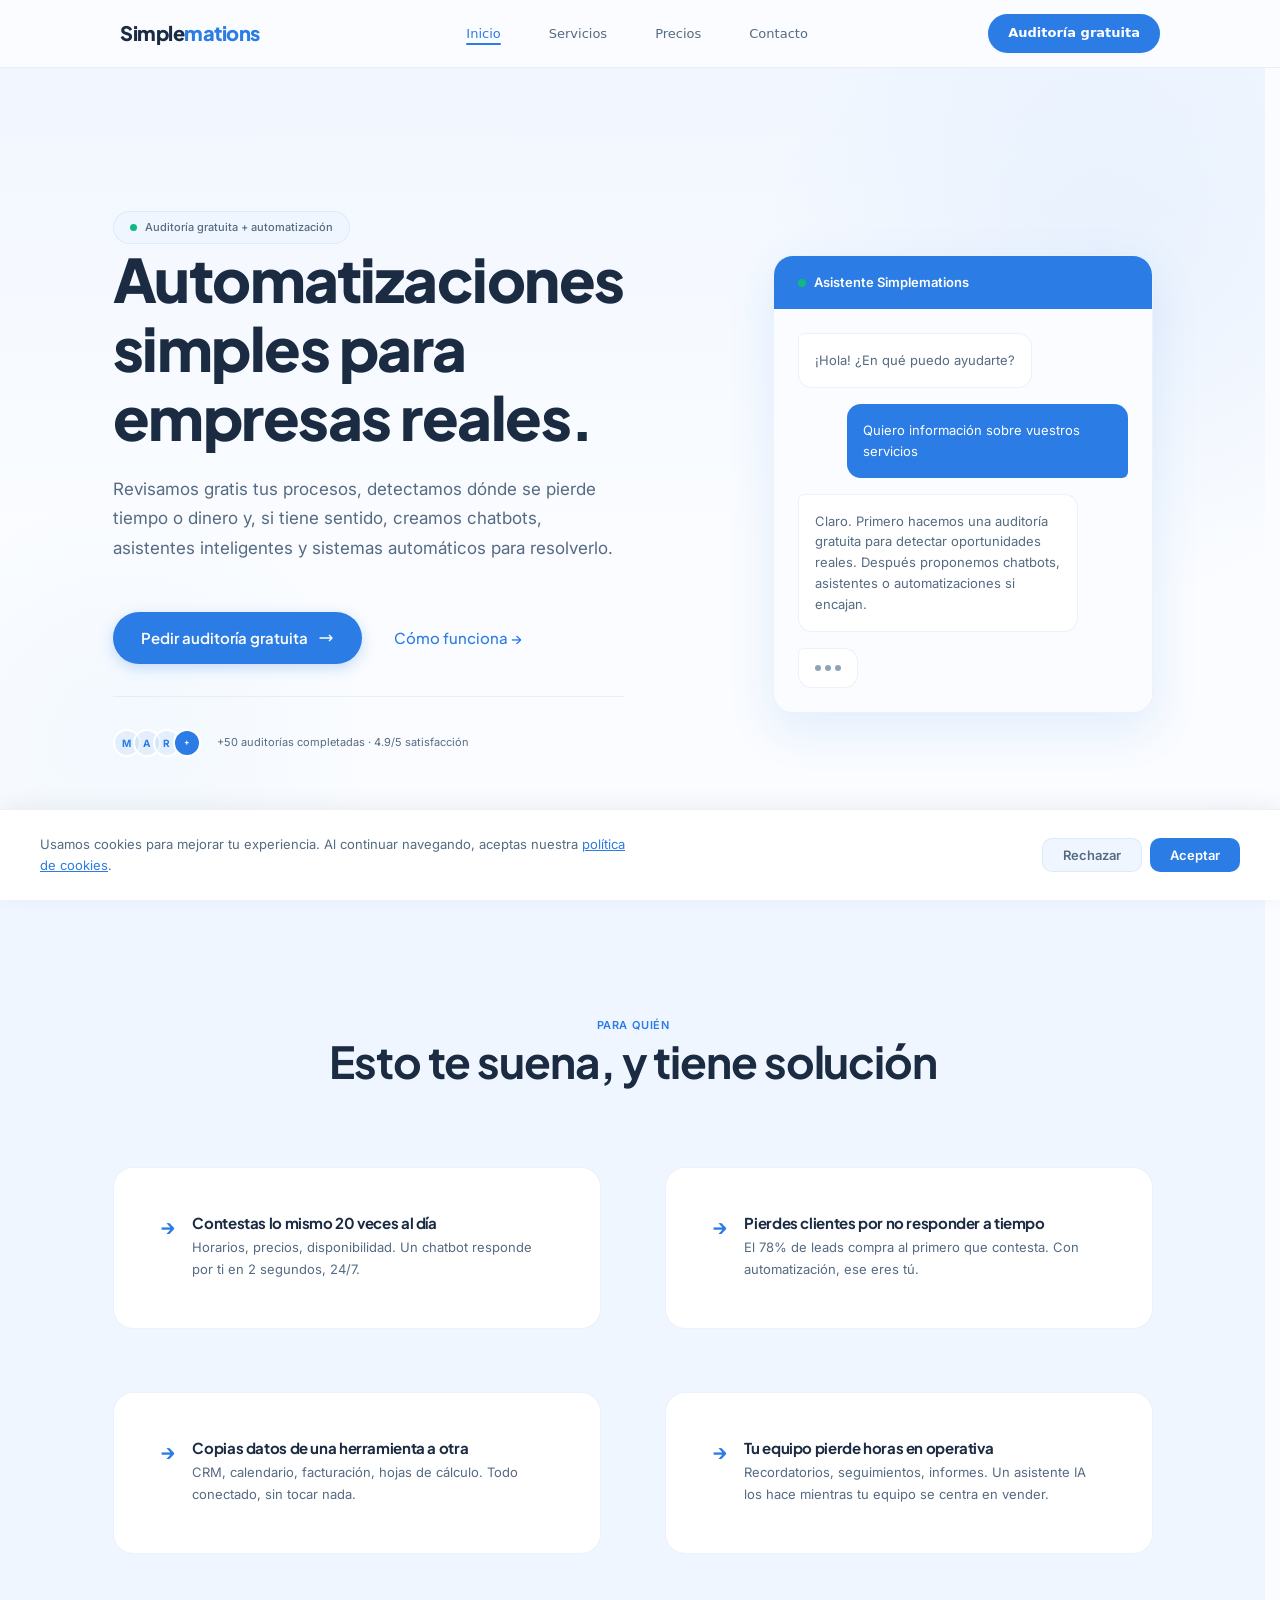
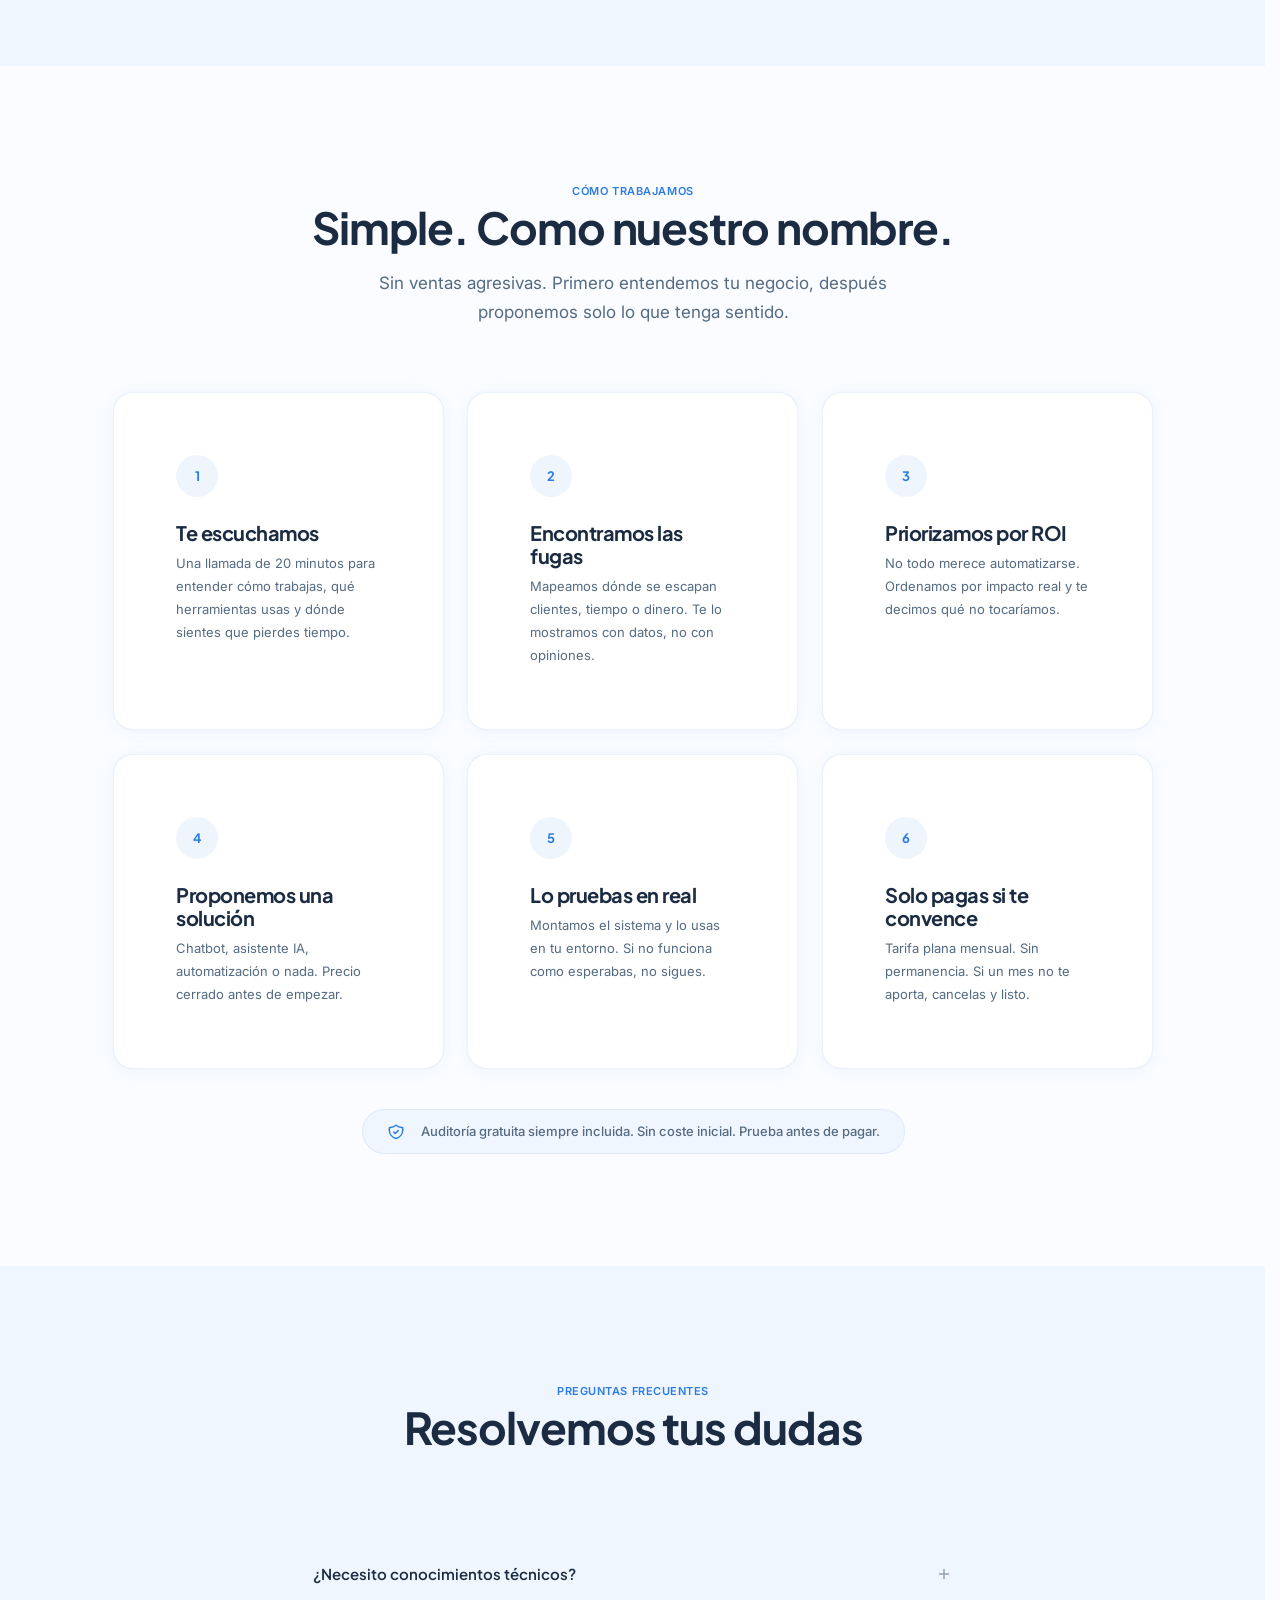
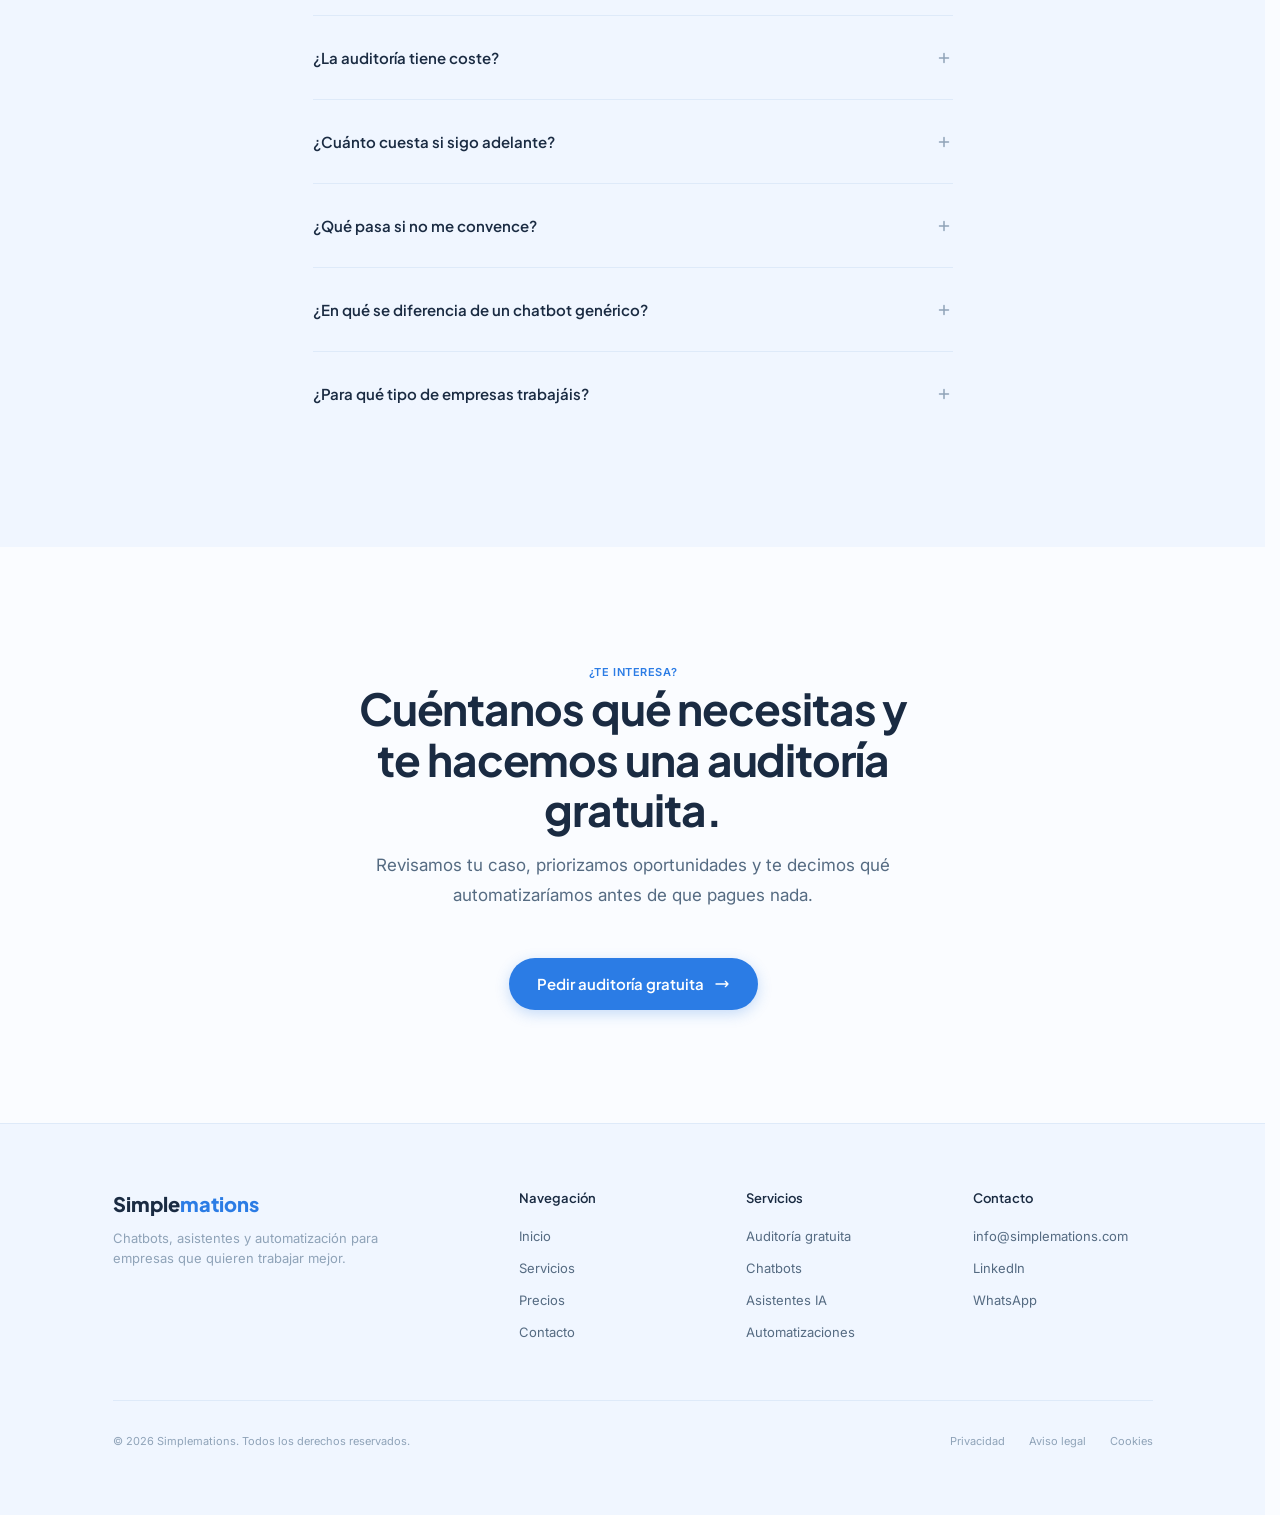
==== index.html @ dc062331 "v1 - marcador de version" ====
<!DOCTYPE html>
<html lang="es">
<head>
    <meta charset="UTF-8">
    <meta name="viewport" content="width=device-width, initial-scale=1.0">
    <meta name="description" content="Simplemations — Automatización inteligente, chatbots y asistentes para tu empresa. Auditoría gratuita incluida siempre.">
    <meta name="theme-color" content="#2B7CE5">
    <meta property="og:title" content="Simplemations — Automatización simple para tu empresa">
    <meta property="og:description" content="Auditoría gratuita, chatbots, asistentes y automatización que funcionan. Sin complicaciones.">
    <meta property="og:image" content="assets/og-image.png">
    <meta property="og:type" content="website">
    <link rel="canonical" href="https://simplemations.com/index.html">
    <link rel="icon" type="image/svg+xml" href="assets/favicon.svg">
    <title>Simplemations — Automatización simple para tu empresa</title>
    <link rel="preconnect" href="https://fonts.googleapis.com">
    <link rel="preconnect" href="https://fonts.gstatic.com" crossorigin>
    <link href="https://fonts.googleapis.com/css2?family=Inter:wght@400;500;600&family=Plus+Jakarta+Sans:wght@500;600;700;800&display=swap" rel="stylesheet">
    <link rel="stylesheet" href="css/variables.css">
    <link rel="stylesheet" href="css/reset.css">
    <link rel="stylesheet" href="css/components.css">
    <link rel="stylesheet" href="css/pages.css">
    <script type="application/ld+json">
    {
        "@context": "https://schema.org",
        "@type": "ProfessionalService",
        "name": "Simplemations",
        "description": "Chatbots, asistentes inteligentes y automatización a medida para empresas. Auditoría gratuita incluida siempre.",
        "url": "https://simplemations.com",
        "email": "info@simplemations.com",
        "serviceType": ["Free Automation Audit", "Chatbot Development", "AI Assistant", "Business Process Automation"],
        "areaServed": "ES",
        "priceRange": "€€"
    }
    </script>
</head>
<body>

    <!-- NAV -->
    <nav class="nav">
        <div class="nav__inner">
            <a href="index.html" class="nav__logo">Simple<span>mations</span></a>
            <ul class="nav__links">
                <li><a href="index.html" class="active">Inicio</a></li>
                <li><a href="servicios.html">Servicios</a></li>
                <li><a href="precios.html">Precios</a></li>
                <li><a href="contacto.html">Contacto</a></li>
            </ul>
            <div class="nav__actions">
                <a href="contacto.html" class="nav__cta">Auditoría gratuita</a>
                <button type="button" class="nav__mobile-toggle" aria-label="Abrir menú">
                    <span></span><span></span><span></span>
                </button>
            </div>
        </div>
    </nav>

    <div class="mobile-menu">
        <button class="mobile-menu__close" aria-label="Cerrar menú">
            <svg fill="none" stroke="currentColor" viewBox="0 0 24 24"><path stroke-linecap="round" stroke-linejoin="round" stroke-width="2" d="M6 18L18 6M6 6l12 12"/></svg>
        </button>
        <a href="index.html">Inicio</a>
        <a href="servicios.html">Servicios</a>
        <a href="precios.html">Precios</a>
        <a href="contacto.html">Contacto</a>
    </div>

    <!-- HERO — split layout -->
    <section class="hero hero--split">
        <div class="container">
            <div class="hero__grid">
                <div class="hero__content">
                    <div class="badge">
                        <span class="badge__dot"></span>
                        Auditoría gratuita + automatización
                    </div>

                    <h1>
                        Automatizaciones simples para empresas reales.
                    </h1>

                    <p class="hero__subtitle">
                        Revisamos gratis tus procesos, detectamos dónde se pierde tiempo o dinero y, si tiene sentido, creamos chatbots, asistentes inteligentes y sistemas automáticos para resolverlo.
                    </p>

                    <div class="hero__actions">
                        <a href="contacto.html" class="btn btn--primary">
                            Pedir auditoría gratuita
                            <svg class="btn__icon" fill="none" stroke="currentColor" viewBox="0 0 24 24"><path stroke-linecap="round" stroke-linejoin="round" stroke-width="2" d="M17 8l4 4m0 0l-4 4m4-4H3"/></svg>
                        </a>
                        <a href="servicios.html" class="btn btn--ghost">Cómo funciona →</a>
                    </div>

                    <div class="hero__proof">
                        <div class="hero__proof-avatars">
                            <span>M</span><span>A</span><span>R</span><span>+</span>
                        </div>
                        <p>+50 auditorías completadas · 4.9/5 satisfacción</p>
                    </div>
                </div>

                <!-- Visual: Chat mockup animado -->
                <div class="hero__visual">
                    <div class="hero-chat">
                        <div class="hero-chat__header">
                            <div class="hero-chat__status"></div>
                            <span>Asistente Simplemations</span>
                        </div>
                        <div class="hero-chat__body">
                            <div class="hero-chat__msg hero-chat__msg--bot">
                                <p>¡Hola! ¿En qué puedo ayudarte?</p>
                            </div>
                            <div class="hero-chat__msg hero-chat__msg--user">
                                <p>Quiero información sobre vuestros servicios</p>
                            </div>
                            <div class="hero-chat__msg hero-chat__msg--bot">
                                <p>Claro. Primero hacemos una auditoría gratuita para detectar oportunidades reales. Después proponemos chatbots, asistentes o automatizaciones si encajan.</p>
                            </div>
                            <div class="hero-chat__typing">
                                <span></span><span></span><span></span>
                            </div>
                        </div>
                    </div>
                </div>
            </div>
        </div>
    </section>

    <!-- PARA QUIÉN -->
    <section class="section" style="background: var(--c-elevated);">
        <div class="container">
            <div class="section-header section-header--center reveal">
                <span class="section-label">Para quién</span>
                <h2 class="section-title">Esto te suena, y tiene solución</h2>
            </div>
            <div class="grid grid--2">
                <div class="card card--flat reveal reveal-d1">
                    <div class="pain-point">
                        <span class="pain-point__icon">→</span>
                        <div>
                            <h3>Contestas lo mismo 20 veces al día</h3>
                            <p>Horarios, precios, disponibilidad. Un chatbot responde por ti en 2 segundos, 24/7.</p>
                        </div>
                    </div>
                </div>
                <div class="card card--flat reveal reveal-d2">
                    <div class="pain-point">
                        <span class="pain-point__icon">→</span>
                        <div>
                            <h3>Pierdes clientes por no responder a tiempo</h3>
                            <p>El 78% de leads compra al primero que contesta. Con automatización, ese eres tú.</p>
                        </div>
                    </div>
                </div>
                <div class="card card--flat reveal reveal-d1">
                    <div class="pain-point">
                        <span class="pain-point__icon">→</span>
                        <div>
                            <h3>Copias datos de una herramienta a otra</h3>
                            <p>CRM, calendario, facturación, hojas de cálculo. Todo conectado, sin tocar nada.</p>
                        </div>
                    </div>
                </div>
                <div class="card card--flat reveal reveal-d2">
                    <div class="pain-point">
                        <span class="pain-point__icon">→</span>
                        <div>
                            <h3>Tu equipo pierde horas en operativa</h3>
                            <p>Recordatorios, seguimientos, informes. Un asistente IA los hace mientras tu equipo se centra en vender.</p>
                        </div>
                    </div>
                </div>
            </div>
        </div>
    </section>

    <!-- CÓMO FUNCIONA -->
    <section class="section">
        <div class="container">
            <div class="section-header section-header--center reveal">
                <span class="section-label">Cómo trabajamos</span>
                <h2 class="section-title">Simple. Como nuestro nombre.</h2>
                <p class="section-desc">Sin ventas agresivas. Primero entendemos tu negocio, después proponemos solo lo que tenga sentido.</p>
            </div>
            <div class="steps-carousel">
                <div class="card reveal reveal-d1">
                    <div class="step">
                        <div class="step__number">1</div>
                        <h3>Te escuchamos</h3>
                        <p>Una llamada de 20 minutos para entender cómo trabajas, qué herramientas usas y dónde sientes que pierdes tiempo.</p>
                    </div>
                </div>
                <div class="card reveal reveal-d2">
                    <div class="step">
                        <div class="step__number">2</div>
                        <h3>Encontramos las fugas</h3>
                        <p>Mapeamos dónde se escapan clientes, tiempo o dinero. Te lo mostramos con datos, no con opiniones.</p>
                    </div>
                </div>
                <div class="card reveal reveal-d3">
                    <div class="step">
                        <div class="step__number">3</div>
                        <h3>Priorizamos por ROI</h3>
                        <p>No todo merece automatizarse. Ordenamos por impacto real y te decimos qué no tocaríamos.</p>
                    </div>
                </div>
                <div class="card reveal reveal-d1">
                    <div class="step">
                        <div class="step__number">4</div>
                        <h3>Proponemos una solución</h3>
                        <p>Chatbot, asistente IA, automatización o nada. Precio cerrado antes de empezar.</p>
                    </div>
                </div>
                <div class="card reveal reveal-d2">
                    <div class="step">
                        <div class="step__number">5</div>
                        <h3>Lo pruebas en real</h3>
                        <p>Montamos el sistema y lo usas en tu entorno. Si no funciona como esperabas, no sigues.</p>
                    </div>
                </div>
                <div class="card reveal reveal-d3">
                    <div class="step">
                        <div class="step__number">6</div>
                        <h3>Solo pagas si te convence</h3>
                        <p>Tarifa plana mensual. Sin permanencia. Si un mes no te aporta, cancelas y listo.</p>
                    </div>
                </div>
            </div>
            <div class="steps-dots">
                <span class="steps-dots__dot active"></span>
                <span class="steps-dots__dot"></span>
                <span class="steps-dots__dot"></span>
                <span class="steps-dots__dot"></span>
                <span class="steps-dots__dot"></span>
                <span class="steps-dots__dot"></span>
            </div>
            <div style="text-align: center; margin-top: 2.5rem;" class="reveal">
                <div class="guarantee">
                    <svg fill="none" stroke="currentColor" viewBox="0 0 24 24"><path stroke-linecap="round" stroke-linejoin="round" stroke-width="2" d="M9 12l2 2 4-4m5.618-4.016A11.955 11.955 0 0112 2.944a11.955 11.955 0 01-8.618 3.04A12.02 12.02 0 003 9c0 5.591 3.824 10.29 9 11.622 5.176-1.332 9-6.03 9-11.622 0-1.042-.133-2.052-.382-3.016z"/></svg>
                    Auditoría gratuita siempre incluida. Sin coste inicial. Prueba antes de pagar.
                </div>
            </div>
        </div>
    </section>


    <!-- FAQ -->
    <section class="section" style="background: var(--c-elevated);">
        <div class="container container--sm">
            <div class="section-header section-header--center reveal">
                <span class="section-label">Preguntas Frecuentes</span>
                <h2 class="section-title">Resolvemos tus dudas</h2>
            </div>
            <div class="reveal">
                <div class="faq-item">
                    <button type="button" class="faq-item__q" aria-expanded="false">¿Necesito conocimientos técnicos?<svg fill="none" stroke="currentColor" viewBox="0 0 24 24"><path stroke-linecap="round" stroke-linejoin="round" stroke-width="2" d="M12 6v12m6-6H6"/></svg></button>
                    <div class="faq-item__a"><p>No. Nos encargamos de todo: diseño, instalación, configuración y mantenimiento. Tú solo dices qué necesitas.</p></div>
                </div>
                <div class="faq-item">
                    <button type="button" class="faq-item__q" aria-expanded="false">¿La auditoría tiene coste?<svg fill="none" stroke="currentColor" viewBox="0 0 24 24"><path stroke-linecap="round" stroke-linejoin="round" stroke-width="2" d="M12 6v12m6-6H6"/></svg></button>
                    <div class="faq-item__a"><p>No. La auditoría es gratuita siempre. Revisamos tu caso, detectamos oportunidades y te decimos qué haríamos antes de hablar de mensualidades.</p></div>
                </div>
                <div class="faq-item">
                    <button type="button" class="faq-item__q" aria-expanded="false">¿Cuánto cuesta si sigo adelante?<svg fill="none" stroke="currentColor" viewBox="0 0 24 24"><path stroke-linecap="round" stroke-linejoin="round" stroke-width="2" d="M12 6v12m6-6H6"/></svg></button>
                    <div class="faq-item__a"><p>Depende de lo que necesites. Trabajamos con tarifa plana mensual — sin costes iniciales de desarrollo. Tras la auditoría gratuita te damos un precio cerrado.</p></div>
                </div>
                <div class="faq-item">
                    <button type="button" class="faq-item__q" aria-expanded="false">¿Qué pasa si no me convence?<svg fill="none" stroke="currentColor" viewBox="0 0 24 24"><path stroke-linecap="round" stroke-linejoin="round" stroke-width="2" d="M12 6v12m6-6H6"/></svg></button>
                    <div class="faq-item__a"><p>Sin permanencia. Si el sistema no te aporta valor, lo retiramos y dejas de pagar. Así de simple.</p></div>
                </div>
                <div class="faq-item">
                    <button type="button" class="faq-item__q" aria-expanded="false">¿En qué se diferencia de un chatbot genérico?<svg fill="none" stroke="currentColor" viewBox="0 0 24 24"><path stroke-linecap="round" stroke-linejoin="round" stroke-width="2" d="M12 6v12m6-6H6"/></svg></button>
                    <div class="faq-item__a"><p>Lo hacemos a medida para tu negocio. No es un widget con respuestas predefinidas — entiende tu contexto, tus productos y tus procesos.</p></div>
                </div>
                <div class="faq-item">
                    <button type="button" class="faq-item__q" aria-expanded="false">¿Para qué tipo de empresas trabajáis?<svg fill="none" stroke="currentColor" viewBox="0 0 24 24"><path stroke-linecap="round" stroke-linejoin="round" stroke-width="2" d="M12 6v12m6-6H6"/></svg></button>
                    <div class="faq-item__a"><p>Cualquier empresa que atienda clientes o tenga procesos repetitivos: clínicas, agencias, consultoras, tiendas online, despachos profesionales...</p></div>
                </div>
            </div>
        </div>
    </section>


    <!-- CTA FINAL -->
    <section class="section">
        <div class="container" style="text-align: center;">
            <div class="reveal">
                <span class="section-label">¿Te interesa?</span>
                <h2 class="section-title" style="max-width: 560px; margin: 0 auto var(--sp-md);">Cuéntanos qué necesitas y te hacemos una auditoría gratuita.</h2>
                <p class="section-desc" style="margin: 0 auto var(--sp-2xl);">Revisamos tu caso, priorizamos oportunidades y te decimos qué automatizaríamos antes de que pagues nada.</p>
                <a href="contacto.html" class="btn btn--primary">
                    Pedir auditoría gratuita
                    <svg class="btn__icon" fill="none" stroke="currentColor" viewBox="0 0 24 24"><path stroke-linecap="round" stroke-linejoin="round" stroke-width="2" d="M17 8l4 4m0 0l-4 4m4-4H3"/></svg>
                </a>
            </div>
        </div>
    </section>

    <!-- FOOTER -->
    <footer class="footer">
        <div class="container">
            <div class="footer__grid">
                <div>
                    <p class="footer__brand">Simple<span>mations</span></p>
                    <p class="footer__tagline">Chatbots, asistentes y automatización para empresas que quieren trabajar mejor.</p>
                </div>
                <div>
                    <p class="footer__col-title">Navegación</p>
                    <ul class="footer__links">
                        <li><a href="index.html">Inicio</a></li>
                        <li><a href="servicios.html">Servicios</a></li>
                        <li><a href="precios.html">Precios</a></li>
                        <li><a href="contacto.html">Contacto</a></li>
                    </ul>
                </div>
                <div>
                    <p class="footer__col-title">Servicios</p>
                    <ul class="footer__links">
                        <li><a href="servicios.html">Auditoría gratuita</a></li>
                        <li><a href="servicios.html">Chatbots</a></li>
                        <li><a href="servicios.html">Asistentes IA</a></li>
                        <li><a href="servicios.html">Automatizaciones</a></li>
                    </ul>
                </div>
                <div>
                    <p class="footer__col-title">Contacto</p>
                    <ul class="footer__links">
                        <li><a href="mailto:info@simplemations.com">info@simplemations.com</a></li>
                        <li><a href="#">LinkedIn</a></li>
                        <li><a href="#">WhatsApp</a></li>
                    </ul>
                </div>
            </div>
            <div class="footer__bottom">
                <p class="footer__copy">© 2026 Simplemations. Todos los derechos reservados.</p>
                <div class="footer__legal">
                    <a href="privacidad.html">Privacidad</a>
                    <a href="aviso-legal.html">Aviso legal</a>
                    <a href="privacidad.html#cookies">Cookies</a>
                </div>
            </div>
        </div>
    </footer>

    <!-- CHATBOT -->
    <div class="chatbot">
        <div class="chatbot__tooltip">
            <p class="chatbot__tooltip-title">¿Quieres una auditoría?</p>
            <p class="chatbot__tooltip-desc">Te orientamos antes de que pagues nada.</p>
        </div>
        <button class="chatbot__trigger" aria-label="Abrir chat">
            <svg fill="none" stroke="currentColor" viewBox="0 0 24 24"><path stroke-linecap="round" stroke-linejoin="round" stroke-width="2" d="M8 12h.01M12 12h.01M16 12h.01M21 12c0 4.418-4.03 8-9 8a9.863 9.863 0 01-4.255-.949L3 20l1.395-3.72C3.512 15.042 3 13.574 3 12c0-4.418 4.03-8 9-8s9 3.582 9 8z"/></svg>
        </button>
        <div class="chatbot__window">
            <div class="chatbot__w-header">
                <div class="chatbot__w-info">
                    <div class="chatbot__w-avatar">
                        <svg fill="none" stroke="currentColor" viewBox="0 0 24 24"><path stroke-linecap="round" stroke-linejoin="round" stroke-width="2" d="M13 10V3L4 14h7v7l9-11h-7z"/></svg>
                    </div>
                    <div>
                        <p class="chatbot__w-name">Asistente Simplemations</p>
                        <p class="chatbot__w-status">En línea</p>
                    </div>
                </div>
                <button class="chatbot__w-close" aria-label="Cerrar chat">
                    <svg fill="none" stroke="currentColor" viewBox="0 0 24 24"><path stroke-linecap="round" stroke-linejoin="round" stroke-width="2" d="M6 18L18 6M6 6l12 12"/></svg>
                </button>
            </div>
            <div class="chatbot__messages">
                <div class="chatbot__bubble">¡Hola! Soy el asistente de Simplemations. Podemos empezar por una auditoría gratuita. ¿Qué quieres revisar?</div>
            </div>
            <div class="chatbot__input-bar">
                <input type="text" class="chatbot__input" placeholder="Escribe tu pregunta...">
                <button class="chatbot__send" aria-label="Enviar">
                    <svg fill="none" stroke="currentColor" viewBox="0 0 24 24"><path stroke-linecap="round" stroke-linejoin="round" stroke-width="2" d="M12 19l9 2-9-18-9 18 9-2zm0 0v-8"/></svg>
                </button>
            </div>
        </div>
    </div>

    <!-- COOKIE BANNER -->
    <div class="cookie-banner">
        <p class="cookie-banner__text">Usamos cookies para mejorar tu experiencia. Al continuar navegando, aceptas nuestra <a href="privacidad.html#cookies">política de cookies</a>.</p>
        <div class="cookie-banner__actions">
            <button class="cookie-banner__btn cookie-banner__btn--reject">Rechazar</button>
            <button class="cookie-banner__btn cookie-banner__btn--accept">Aceptar</button>
        </div>
    </div>

    <script src="js/main.js"></script>
    <!-- v1 -->
</body>
</html>
---- css/variables.css ----
:root {
    /* Palette — calm blues + warm neutrals */
    --c-base: #FAFCFF;
    --c-surface: #FFFFFF;
    --c-elevated: #F0F6FF;
    --c-card: #FFFFFF;
    --c-border: rgba(59, 130, 195, 0.1);
    --c-border-hover: rgba(59, 130, 195, 0.2);
    --c-primary: #2B7CE5;
    --c-primary-hover: #1D6AD4;
    --c-primary-soft: rgba(43, 124, 229, 0.08);
    --c-primary-glow: rgba(43, 124, 229, 0.15);
    --c-secondary: #64B5F6;
    --c-accent: #0EA5E9;
    --c-success: #10B981;
    --c-text: #1A2B42;
    --c-text-2: #556B82;
    --c-text-3: #8FA3B8;
    --c-overlay: rgba(250, 252, 255, 0.9);

    /* Typography */
    --f-display: 'Plus Jakarta Sans', 'Jakarta Fallback', system-ui, sans-serif;
    --f-body: 'Inter', 'Inter Fallback', system-ui, sans-serif;

    --fs-xs: 0.6875rem;
    --fs-sm: 0.8125rem;
    --fs-base: 0.9375rem;
    --fs-md: 1.0625rem;
    --fs-lg: 1.25rem;
    --fs-xl: clamp(1.5rem, 3vw, 2rem);
    --fs-2xl: clamp(2rem, 4vw, 2.75rem);
    --fs-3xl: clamp(2.25rem, 5vw, 3.75rem);

    --fw-normal: 400;
    --fw-medium: 500;
    --fw-semi: 600;
    --fw-bold: 700;
    --fw-extra: 800;

    --lh-tight: 1.15;
    --lh-snug: 1.35;
    --lh-normal: 1.6;
    --lh-relaxed: 1.75;

    --ls-tight: -0.025em;
    --ls-normal: 0;
    --ls-wide: 0.05em;

    /* Spacing */
    --sp-xs: 0.25rem;
    --sp-sm: 0.5rem;
    --sp-md: 1rem;
    --sp-lg: 1.5rem;
    --sp-xl: 2rem;
    --sp-2xl: 3rem;
    --sp-3xl: 4rem;
    --sp-4xl: 6rem;
    --sp-section: clamp(5rem, 10vw, 7rem);

    /* Radius */
    --r-sm: 6px;
    --r-md: 10px;
    --r-lg: 14px;
    --r-xl: 20px;
    --r-2xl: 28px;
    --r-full: 9999px;

    /* Shadows — soft, blue-tinted */
    --shadow-sm: 0 1px 3px rgba(43, 124, 229, 0.06);
    --shadow-md: 0 4px 12px rgba(43, 124, 229, 0.08);
    --shadow-lg: 0 8px 30px rgba(43, 124, 229, 0.1);
    --shadow-card: 0 2px 16px rgba(43, 124, 229, 0.06), 0 0 1px rgba(43, 124, 229, 0.1);
    --shadow-float: 0 16px 48px rgba(43, 124, 229, 0.12);

    /* Transitions */
    --ease: cubic-bezier(0.4, 0, 0.2, 1);
    --ease-out: cubic-bezier(0.16, 1, 0.3, 1);
    --dur-fast: 0.15s;
    --dur-normal: 0.25s;
    --dur-slow: 0.5s;

    /* Layout */
    --container: 1120px;
    --container-sm: 720px;
    --nav-h: 68px;
}
---- css/components.css ----
/* ═══════════════════════════════════════════════════
   LAYOUT
   ═══════════════════════════════════════════════════ */

.container {
    width: 100%;
    max-width: var(--container);
    margin: 0 auto;
    padding: 0 clamp(1.25rem, 4vw, 2.5rem);
}

.container--sm {
    max-width: var(--container-sm);
}

.section {
    padding: var(--sp-section) 0;
    position: relative;
}

.grid {
    display: grid;
    gap: var(--sp-lg);
}

.grid--2 { grid-template-columns: 1fr; }
.grid--3 { grid-template-columns: 1fr; }
.grid--4 { grid-template-columns: 1fr 1fr; }

@media (min-width: 768px) {
    .grid--2 { grid-template-columns: 1fr 1fr; gap: var(--sp-3xl); }
    .grid--3 { grid-template-columns: repeat(3, 1fr); }
    .grid--4 { grid-template-columns: repeat(4, 1fr); }
}

/* ═══════════════════════════════════════════════════
   NAV
   ═══════════════════════════════════════════════════ */

.nav {
    position: fixed;
    top: 0;
    left: 0;
    right: 0;
    z-index: 1000;
    height: var(--nav-h);
    display: flex;
    align-items: center;
    background: #FAFCFF;
    border-bottom: 1px solid var(--c-border);
    isolation: isolate;
    contain: layout style paint;
}

.nav__inner {
    display: flex;
    align-items: center;
    justify-content: space-between;
    width: 100%;
    max-width: var(--container);
    margin: 0 auto;
    padding: 0 clamp(1.25rem, 4vw, 2.5rem);
}

.nav__logo {
    display: inline-flex;
    align-items: center;
    flex: 0 0 auto;
    width: 166px;
    height: 32px;
    font-family: var(--f-display);
    font-weight: var(--fw-extra);
    font-size: var(--fs-lg);
    line-height: 32px;
    letter-spacing: var(--ls-tight);
    color: var(--c-text);
    white-space: nowrap;
}

.nav__logo span { color: var(--c-primary); }

.nav__links {
    display: none;
    gap: var(--sp-2xl);
    align-items: center;
}

.nav__links a {
    font-family: system-ui, -apple-system, BlinkMacSystemFont, "Segoe UI", sans-serif;
    font-size: var(--fs-sm);
    font-weight: var(--fw-medium);
    color: var(--c-text-2);
    transition: color var(--dur-normal) var(--ease);
    position: relative;
}

.nav__links a::after {
    content: '';
    position: absolute;
    bottom: -4px;
    left: 0;
    width: 0;
    height: 2px;
    background: var(--c-primary);
    border-radius: 1px;
    transition: width var(--dur-normal) var(--ease);
}

.nav__links a:hover { color: var(--c-primary); }
.nav__links a:hover::after { width: 100%; }
.nav__links a.active { color: var(--c-primary); }
.nav__links a.active::after { width: 100%; transition: none; }

.nav__actions {
    display: flex;
    align-items: center;
    gap: var(--sp-md);
}

.nav__cta {
    display: none;
    font-family: system-ui, -apple-system, BlinkMacSystemFont, "Segoe UI", sans-serif;
    font-size: var(--fs-sm);
    font-weight: var(--fw-semi);
    color: #fff;
    background: var(--c-primary);
    padding: 0.55rem 1.25rem;
    border-radius: var(--r-full);
    transition: background-color var(--dur-normal) var(--ease), box-shadow var(--dur-normal) var(--ease), transform var(--dur-normal) var(--ease);
    box-shadow: var(--shadow-sm);
}

.nav__cta:hover {
    background: var(--c-primary-hover);
    box-shadow: var(--shadow-md);
    transform: translateY(-1px);
}

.nav__mobile-toggle {
    display: flex;
    flex-direction: column;
    gap: 5px;
    padding: 4px;
}

.nav__mobile-toggle span {
    display: block;
    width: 20px;
    height: 2px;
    background: var(--c-text-2);
    border-radius: 2px;
    transition: background-color var(--dur-normal) var(--ease);
}

@media (min-width: 768px) {
    .nav__links { display: flex; }
    .nav__cta { display: inline-flex; }
    .nav__mobile-toggle { display: none; }
}

/* Mobile menu */
.mobile-menu {
    position: fixed;
    inset: 0;
    z-index: 1001;
    background: var(--c-surface);
    display: flex;
    flex-direction: column;
    align-items: center;
    justify-content: center;
    gap: var(--sp-xl);
    transform: translateX(100%);
    transition: transform var(--dur-slow) var(--ease-out);
}

.mobile-menu.open { transform: translateX(0); }

.mobile-menu a {
    font-family: system-ui, -apple-system, BlinkMacSystemFont, "Segoe UI", sans-serif;
    font-size: var(--fs-xl);
    font-weight: var(--fw-semi);
    color: var(--c-text-2);
    transition: color var(--dur-normal);
}

.mobile-menu a:hover { color: var(--c-primary); }

.mobile-menu__close {
    position: absolute;
    top: var(--sp-lg);
    right: var(--sp-lg);
    width: 40px;
    height: 40px;
    display: flex;
    align-items: center;
    justify-content: center;
}

.mobile-menu__close svg {
    width: 24px;
    height: 24px;
    color: var(--c-text-2);
}

/* ═══════════════════════════════════════════════════
   BUTTONS
   ═══════════════════════════════════════════════════ */

.btn {
    display: inline-flex;
    align-items: center;
    gap: 0.625rem;
    font-family: var(--f-display);
    font-weight: var(--fw-semi);
    font-size: var(--fs-base);
    border-radius: var(--r-full);
    padding: 0.875rem 1.75rem;
    transition: all var(--dur-normal) var(--ease);
    white-space: nowrap;
}

.btn--primary {
    background: var(--c-primary);
    color: #fff;
    box-shadow: 0 4px 14px rgba(43, 124, 229, 0.25);
}

.btn--primary:hover {
    background: var(--c-primary-hover);
    transform: translateY(-2px);
    box-shadow: 0 8px 24px rgba(43, 124, 229, 0.3);
}

.btn--secondary {
    background: var(--c-surface);
    color: var(--c-text);
    border: 1px solid var(--c-border);
    box-shadow: var(--shadow-sm);
}

.btn--secondary:hover {
    border-color: var(--c-border-hover);
    box-shadow: var(--shadow-md);
    transform: translateY(-1px);
}

.btn--ghost {
    color: var(--c-primary);
    font-weight: var(--fw-medium);
    padding: 0.625rem 1rem;
}

.btn--ghost:hover { color: var(--c-primary-hover); }

.btn--full { width: 100%; justify-content: center; }

.btn__icon {
    width: 16px;
    height: 16px;
    transition: transform var(--dur-normal) var(--ease);
}

.btn:hover .btn__icon { transform: translateX(3px); }

/* ═══════════════════════════════════════════════════
   CARDS
   ═══════════════════════════════════════════════════ */

.card {
    background: var(--c-surface);
    border: 1px solid var(--c-border);
    border-radius: var(--r-xl);
    padding: clamp(1.5rem, 3vw, 2.5rem);
    transition: all var(--dur-normal) var(--ease);
    box-shadow: var(--shadow-card);
    display: flex;
    flex-direction: column;
}

.card:hover {
    box-shadow: var(--shadow-lg);
    transform: translateY(-2px);
}

.card--lg {
    padding: clamp(2rem, 4vw, 3.5rem);
    border-radius: var(--r-2xl);
}

.card--flat {
    box-shadow: none;
    border: 1px solid var(--c-border);
}

.card--flat:hover {
    box-shadow: var(--shadow-md);
}

/* ═══════════════════════════════════════════════════
   FORMS
   ═══════════════════════════════════════════════════ */

.form-group {
    margin-bottom: var(--sp-lg);
}

.form-label {
    display: block;
    font-size: var(--fs-sm);
    font-weight: var(--fw-medium);
    color: var(--c-text);
    margin-bottom: var(--sp-sm);
}

.form-input {
    width: 100%;
    background: var(--c-base);
    border: 1px solid var(--c-border);
    border-radius: var(--r-md);
    padding: 0.8rem 1rem;
    color: var(--c-text);
    transition: all var(--dur-normal) var(--ease);
}

.form-input::placeholder { color: var(--c-text-3); }

.form-input:focus {
    outline: none;
    border-color: var(--c-primary);
    box-shadow: 0 0 0 3px var(--c-primary-soft);
    background: var(--c-surface);
}

textarea.form-input {
    resize: vertical;
    min-height: 100px;
}

select.form-input {
    appearance: none;
    background-image: url("data:image/svg+xml,%3Csvg xmlns='http://www.w3.org/2000/svg' width='16' height='16' viewBox='0 0 24 24' fill='none' stroke='%238FA3B8' stroke-width='2'%3E%3Cpath d='M6 9l6 6 6-6'/%3E%3C/svg%3E");
    background-repeat: no-repeat;
    background-position: right 1rem center;
    padding-right: 2.5rem;
}

.form-submit {
    width: 100%;
    background: var(--c-primary);
    color: #fff;
    font-family: var(--f-display);
    font-weight: var(--fw-semi);
    padding: 0.9rem;
    border: none;
    border-radius: var(--r-md);
    transition: all var(--dur-normal) var(--ease);
    box-shadow: 0 2px 8px rgba(43, 124, 229, 0.2);
}

.form-submit:hover {
    background: var(--c-primary-hover);
    transform: translateY(-1px);
    box-shadow: 0 4px 16px rgba(43, 124, 229, 0.3);
}

.form-hint {
    font-size: var(--fs-xs);
    color: var(--c-text-3);
    text-align: center;
    margin-top: var(--sp-sm);
}

/* ═══════════════════════════════════════════════════
   SECTION HEADERS
   ═══════════════════════════════════════════════════ */

.section-label {
    font-size: var(--fs-xs);
    font-weight: var(--fw-semi);
    letter-spacing: var(--ls-wide);
    text-transform: uppercase;
    color: var(--c-primary);
    margin-bottom: var(--sp-sm);
}

.section-title {
    font-size: var(--fs-2xl);
    margin-bottom: var(--sp-md);
}

.section-desc {
    font-size: var(--fs-md);
    color: var(--c-text-2);
    line-height: var(--lh-relaxed);
    max-width: 580px;
}

.section-header { margin-bottom: var(--sp-3xl); }
.section-header--center { text-align: center; }
.section-header--center .section-desc { margin: 0 auto; }

/* ═══════════════════════════════════════════════════
   BADGE
   ═══════════════════════════════════════════════════ */

.badge {
    display: inline-flex;
    align-items: center;
    gap: 0.5rem;
    background: var(--c-elevated);
    border: 1px solid var(--c-border);
    border-radius: var(--r-full);
    padding: 0.4rem 1rem;
    font-size: var(--fs-xs);
    font-weight: var(--fw-medium);
    color: var(--c-text-2);
}

.badge__dot {
    width: 7px;
    height: 7px;
    border-radius: 50%;
    background: var(--c-success);
    animation: blink 2s ease infinite;
}

@keyframes blink {
    0%, 100% { opacity: 1; }
    50% { opacity: 0.3; }
}

/* ═══════════════════════════════════════════════════
   GUARANTEE
   ═══════════════════════════════════════════════════ */

.guarantee {
    display: inline-flex;
    align-items: center;
    gap: var(--sp-md);
    background: var(--c-elevated);
    border: 1px solid var(--c-border);
    border-radius: var(--r-full);
    padding: 0.7rem 1.5rem;
    font-size: var(--fs-sm);
    font-weight: var(--fw-medium);
    color: var(--c-text-2);
}

.guarantee svg {
    width: 18px;
    height: 18px;
    color: var(--c-primary);
    flex-shrink: 0;
}

/* ═══════════════════════════════════════════════════
   DIVIDER
   ═══════════════════════════════════════════════════ */

.divider {
    height: 1px;
    background: var(--c-border);
    max-width: var(--container);
    margin: 0 auto;
}

/* ═══════════════════════════════════════════════════
   FOOTER
   ═══════════════════════════════════════════════════ */

.footer {
    background: var(--c-elevated);
    border-top: 1px solid var(--c-border);
    padding: var(--sp-3xl) 0;
}

.footer__grid {
    display: grid;
    grid-template-columns: 1fr;
    gap: var(--sp-2xl);
}

.footer__brand {
    font-family: var(--f-display);
    font-weight: var(--fw-extra);
    font-size: var(--fs-lg);
    margin-bottom: var(--sp-sm);
}

.footer__brand span { color: var(--c-primary); }

.footer__tagline {
    font-size: var(--fs-sm);
    color: var(--c-text-3);
    max-width: 280px;
}

.footer__col-title {
    font-family: var(--f-display);
    font-size: var(--fs-sm);
    font-weight: var(--fw-semi);
    margin-bottom: var(--sp-md);
}

.footer__links li { margin-bottom: var(--sp-sm); }

.footer__links a {
    font-size: var(--fs-sm);
    color: var(--c-text-2);
    transition: color var(--dur-normal);
}

.footer__links a:hover { color: var(--c-primary); }

.footer__bottom {
    margin-top: var(--sp-2xl);
    padding-top: var(--sp-xl);
    border-top: 1px solid var(--c-border);
    display: flex;
    flex-direction: column;
    gap: var(--sp-md);
    align-items: center;
    text-align: center;
}

.footer__copy {
    font-size: var(--fs-xs);
    color: var(--c-text-3);
}

.footer__legal {
    display: flex;
    gap: var(--sp-lg);
}

.footer__legal a {
    font-size: var(--fs-xs);
    color: var(--c-text-3);
    transition: color var(--dur-normal);
}

.footer__legal a:hover { color: var(--c-primary); }

@media (min-width: 768px) {
    .footer__grid { grid-template-columns: 2fr 1fr 1fr 1fr; }
    .footer__bottom { flex-direction: row; justify-content: space-between; text-align: left; }
}

/* ═══════════════════════════════════════════════════
   REVEAL
   ═══════════════════════════════════════════════════ */

.reveal {
    opacity: 0;
    transform: translateY(20px);
    transition: opacity 0.6s var(--ease-out), transform 0.6s var(--ease-out);
    will-change: opacity, transform;
    contain: layout style;
}

.reveal.visible {
    opacity: 1;
    transform: none;
    will-change: auto;
}

.reveal-d1 { transition-delay: 0.08s; }
.reveal-d2 { transition-delay: 0.16s; }
.reveal-d3 { transition-delay: 0.24s; }
.reveal-d4 { transition-delay: 0.32s; }

@media (prefers-reduced-motion: reduce) {
    .reveal { opacity: 1; transform: none; transition: none; }
    .badge__dot, .chatbot__trigger { animation: none; }
}

@media (max-width: 767px) {
    .reveal {
        opacity: 1;
        transform: none;
        transition: none;
        will-change: auto;
        contain: none;
    }

    .reveal-d1, .reveal-d2, .reveal-d3, .reveal-d4 {
        transition-delay: 0s;
    }
}

/* ═══════════════════════════════════════════════════
   BACK TO TOP
   ═══════════════════════════════════════════════════ */

.back-to-top {
    position: fixed;
    bottom: var(--sp-lg);
    left: var(--sp-lg);
    z-index: 800;
    width: 40px;
    height: 40px;
    border-radius: 50%;
    background: var(--c-surface);
    border: 1px solid var(--c-border);
    box-shadow: var(--shadow-md);
    display: flex;
    align-items: center;
    justify-content: center;
    opacity: 0;
    pointer-events: none;
    transform: translateY(10px);
    transition: all var(--dur-normal) var(--ease);
}

.back-to-top.visible {
    opacity: 1;
    pointer-events: auto;
    transform: none;
}

.back-to-top:hover {
    background: var(--c-primary);
    border-color: var(--c-primary);
}

.back-to-top svg {
    width: 16px;
    height: 16px;
    color: var(--c-text-2);
    transition: color var(--dur-fast);
}

.back-to-top:hover svg {
    color: #fff;
}

/* ═══════════════════════════════════════════════════
   PAGE TRANSITION
   ═══════════════════════════════════════════════════ */

body > section,
body > .divider,
body > .page-404,
body > .footer {
    animation: fadeIn 0.3s ease;
}

body.page-exit > section,
body.page-exit > .divider,
body.page-exit > .page-404,
body.page-exit > .footer {
    animation: fadeOut 0.2s ease forwards;
}

@keyframes fadeIn {
    from { opacity: 0; }
    to { opacity: 1; }
}

@keyframes fadeOut {
    from { opacity: 1; }
    to { opacity: 0; }
}

/* ═══════════════════════════════════════════════════
   BEFORE/AFTER COMPARISON
   ═══════════════════════════════════════════════════ */

.comparison {
    display: grid;
    grid-template-columns: 1fr;
    gap: var(--sp-lg);
}

@media (min-width: 768px) {
    .comparison {
        grid-template-columns: 1fr 1fr;
        gap: var(--sp-xl);
    }
}

.comparison__side {
    padding: var(--sp-xl);
    border-radius: var(--r-xl);
    border: 1px solid var(--c-border);
}

.comparison__side--before {
    background: #FFF5F5;
    border-color: rgba(239, 68, 68, 0.15);
}

.comparison__side--after {
    background: #F0FDF9;
    border-color: rgba(16, 185, 129, 0.15);
}

.comparison__label {
    font-size: var(--fs-xs);
    font-weight: var(--fw-semi);
    letter-spacing: var(--ls-wide);
    text-transform: uppercase;
    margin-bottom: var(--sp-lg);
}

.comparison__side--before .comparison__label {
    color: #DC2626;
}

.comparison__side--after .comparison__label {
    color: #059669;
}

.comparison__item {
    display: flex;
    align-items: flex-start;
    gap: var(--sp-sm);
    padding: var(--sp-sm) 0;
    font-size: var(--fs-sm);
    color: var(--c-text-2);
    line-height: var(--lh-snug);
}

.comparison__item svg {
    width: 16px;
    height: 16px;
    flex-shrink: 0;
    margin-top: 2px;
}

.comparison__side--before .comparison__item svg {
    color: #DC2626;
}

.comparison__side--after .comparison__item svg {
    color: #059669;
}

/* ═══════════════════════════════════════════════════
   COOKIE BANNER
   ═══════════════════════════════════════════════════ */

.cookie-banner {
    position: fixed;
    bottom: 0;
    left: 0;
    right: 0;
    z-index: 2000;
    background: var(--c-surface);
    border-top: 1px solid var(--c-border);
    box-shadow: 0 -4px 20px rgba(0, 0, 0, 0.06);
    padding: var(--sp-lg) clamp(1.25rem, 4vw, 2.5rem);
    display: flex;
    flex-wrap: wrap;
    align-items: center;
    justify-content: space-between;
    gap: var(--sp-md);
    transform: translateY(100%);
    transition: transform 0.4s var(--ease-out);
}

.cookie-banner.visible {
    transform: translateY(0);
}

.cookie-banner.hidden {
    display: none;
}

.cookie-banner__text {
    font-size: var(--fs-sm);
    color: var(--c-text-2);
    max-width: 600px;
    line-height: var(--lh-normal);
}

.cookie-banner__text a {
    color: var(--c-primary);
    text-decoration: underline;
}

.cookie-banner__actions {
    display: flex;
    gap: var(--sp-sm);
    flex-shrink: 0;
}

.cookie-banner__btn {
    font-size: var(--fs-sm);
    font-weight: var(--fw-semi);
    padding: 0.5rem 1.25rem;
    border-radius: var(--r-md);
    transition: all var(--dur-normal) var(--ease);
}

.cookie-banner__btn--accept {
    background: var(--c-primary);
    color: #fff;
}

.cookie-banner__btn--accept:hover {
    background: var(--c-primary-hover);
}

.cookie-banner__btn--reject {
    background: var(--c-elevated);
    color: var(--c-text-2);
    border: 1px solid var(--c-border);
}

.cookie-banner__btn--reject:hover {
    border-color: var(--c-border-hover);
}

/* ═══════════════════════════════════════════════════
   FORM VALIDATION
   ═══════════════════════════════════════════════════ */

.form-input.valid {
    border-color: var(--c-success);
    background-image: url("data:image/svg+xml,%3Csvg xmlns='http://www.w3.org/2000/svg' width='16' height='16' viewBox='0 0 24 24' fill='none' stroke='%2310B981' stroke-width='2'%3E%3Cpath d='M5 13l4 4L19 7'/%3E%3C/svg%3E");
    background-repeat: no-repeat;
    background-position: right 0.75rem center;
    padding-right: 2.5rem;
}

.form-input.invalid {
    border-color: #EF4444;
    background-image: url("data:image/svg+xml,%3Csvg xmlns='http://www.w3.org/2000/svg' width='16' height='16' viewBox='0 0 24 24' fill='none' stroke='%23EF4444' stroke-width='2'%3E%3Cpath d='M6 18L18 6M6 6l12 12'/%3E%3C/svg%3E");
    background-repeat: no-repeat;
    background-position: right 0.75rem center;
    padding-right: 2.5rem;
}

.form-input.valid:focus {
    box-shadow: 0 0 0 3px rgba(16, 185, 129, 0.1);
    border-color: var(--c-success);
}

.form-input.invalid:focus {
    box-shadow: 0 0 0 3px rgba(239, 68, 68, 0.1);
    border-color: #EF4444;
}

/* ═══════════════════════════════════════════════════
   404 PAGE
   ═══════════════════════════════════════════════════ */

.page-404 {
    min-height: 100vh;
    display: flex;
    align-items: center;
    justify-content: center;
    text-align: center;
    padding: var(--sp-3xl) var(--sp-lg);
}

.page-404__code {
    font-family: var(--f-display);
    font-size: clamp(5rem, 15vw, 10rem);
    font-weight: var(--fw-extra);
    color: var(--c-primary-soft);
    letter-spacing: -0.05em;
    line-height: 1;
    margin-bottom: var(--sp-md);
}

.page-404 h1 {
    font-size: var(--fs-xl);
    margin-bottom: var(--sp-sm);
}

.page-404 p {
    font-size: var(--fs-base);
    color: var(--c-text-2);
    margin-bottom: var(--sp-2xl);
    max-width: 400px;
    margin-left: auto;
    margin-right: auto;
}

/* ═══════════════════════════════════════════════════
   MOBILE REFINEMENTS
   ═══════════════════════════════════════════════════ */

@media (max-width: 767px) {
    .nav__mobile-toggle {
        min-width: 44px;
        min-height: 44px;
        align-items: center;
        justify-content: center;
    }

    .grid { gap: var(--sp-md); }

    .card {
        padding: clamp(1.25rem, 3vw, 1.75rem);
    }

    .btn {
        width: 100%;
        justify-content: center;
        padding: 1rem 1.75rem;
        min-height: 48px;
    }

    .btn--ghost {
        width: auto;
        padding: 0.75rem 1rem;
        min-height: auto;
    }

    .faq-item__q {
        padding: var(--sp-md) 0;
        min-height: 48px;
    }

    .section-title {
        font-size: clamp(1.5rem, 5vw, 2rem);
    }

    .footer__grid {
        grid-template-columns: 1fr 1fr;
        gap: var(--sp-xl);
    }

    .footer__grid > :first-child {
        grid-column: 1 / -1;
    }

    .cookie-banner {
        flex-direction: column;
        align-items: stretch;
        padding: var(--sp-md);
        padding-bottom: calc(var(--sp-md) + env(safe-area-inset-bottom, 0px));
    }

    .cookie-banner__actions {
        justify-content: stretch;
    }

    .cookie-banner__btn {
        flex: 1;
        text-align: center;
        padding: 0.7rem 1rem;
        min-height: 44px;
    }

    .chatbot {
        transition: bottom 0.4s var(--ease-out);
    }

    .chatbot__trigger {
        width: 44px;
        height: 44px;
    }

    .chatbot__trigger svg {
        width: 20px;
        height: 20px;
    }

    .chatbot__tooltip {
        width: 180px;
        padding: var(--sp-sm) var(--sp-md);
    }

    .chatbot__tooltip-title {
        font-size: var(--fs-xs);
    }

    .chatbot__tooltip-desc {
        font-size: 0.6rem;
    }

    body.cookie-visible .chatbot {
        bottom: calc(var(--sp-lg) + 80px);
    }
}
---- css/pages.css ----
/* ═══════════════════════════════════════════════════
   HERO
   ═══════════════════════════════════════════════════ */

.hero {
    min-height: 100vh;
    min-height: 100svh;
    display: flex;
    align-items: center;
    padding-top: var(--nav-h);
    position: relative;
    overflow: hidden;
    background: linear-gradient(180deg, var(--c-elevated) 0%, var(--c-base) 60%);
}


.hero::before {
    content: '';
    position: absolute;
    top: -10%;
    right: -15%;
    width: 700px;
    height: 700px;
    background: radial-gradient(circle, rgba(43, 124, 229, 0.06) 0%, transparent 70%);
    pointer-events: none;
}

.hero::after {
    content: '';
    position: absolute;
    bottom: -10%;
    left: -10%;
    width: 500px;
    height: 500px;
    background: radial-gradient(circle, rgba(100, 181, 246, 0.05) 0%, transparent 70%);
    pointer-events: none;
}

.hero__grid {
    display: grid;
    grid-template-columns: 1fr;
    gap: var(--sp-3xl);
    align-items: center;
}

@media (min-width: 768px) {
    .hero__grid {
        grid-template-columns: 1fr 1fr;
    }
}

.hero__content {
    position: relative;
    z-index: 1;
    max-width: 680px;
}

/* Hero chat mockup */
.hero__visual {
    display: none;
    position: relative;
    z-index: 1;
}

@media (min-width: 768px) {
    .hero__visual { display: block; }
}

.hero-chat {
    background: var(--c-surface);
    border: 1px solid var(--c-border);
    border-radius: var(--r-xl);
    box-shadow: var(--shadow-float);
    overflow: hidden;
    max-width: 380px;
    margin-left: auto;
}

.hero-chat__header {
    display: flex;
    align-items: center;
    gap: var(--sp-sm);
    padding: var(--sp-md) var(--sp-lg);
    background: var(--c-primary);
    color: #fff;
    font-size: var(--fs-sm);
    font-weight: var(--fw-semi);
}

.hero-chat__status {
    width: 8px;
    height: 8px;
    border-radius: 50%;
    background: var(--c-success);
    animation: blink 2s ease infinite;
}

.hero-chat__body {
    padding: var(--sp-lg);
    display: flex;
    flex-direction: column;
    gap: var(--sp-md);
    min-height: 280px;
    background: var(--c-base);
}

.hero-chat__msg {
    max-width: 85%;
    padding: var(--sp-md);
    border-radius: var(--r-lg);
    font-size: var(--fs-sm);
    line-height: var(--lh-normal);
    animation: fadeInUp 0.5s var(--ease-out) both;
}

.hero-chat__msg:nth-child(1) { animation-delay: 0.3s; }
.hero-chat__msg:nth-child(2) { animation-delay: 1s; }
.hero-chat__msg:nth-child(3) { animation-delay: 1.8s; }

.hero-chat__msg--bot {
    background: var(--c-surface);
    border: 1px solid var(--c-border);
    border-top-left-radius: var(--r-sm);
    color: var(--c-text-2);
    align-self: flex-start;
}

.hero-chat__msg--user {
    background: var(--c-primary);
    color: #fff;
    border-bottom-right-radius: var(--r-sm);
    align-self: flex-end;
}

.hero-chat__typing {
    display: flex;
    align-items: center;
    gap: 4px;
    padding: var(--sp-md);
    background: var(--c-surface);
    border: 1px solid var(--c-border);
    border-radius: var(--r-lg);
    border-top-left-radius: var(--r-sm);
    width: fit-content;
    animation: fadeInUp 0.5s var(--ease-out) both;
    animation-delay: 2.5s;
}

.hero-chat__typing span {
    width: 6px;
    height: 6px;
    border-radius: 50%;
    background: var(--c-text-3);
    animation: typingDot 1.4s ease-in-out infinite;
}

.hero-chat__typing span:nth-child(2) { animation-delay: 0.2s; }
.hero-chat__typing span:nth-child(3) { animation-delay: 0.4s; }

@keyframes fadeInUp {
    from { opacity: 0; transform: translateY(10px); }
    to { opacity: 1; transform: none; }
}

@keyframes typingDot {
    0%, 60%, 100% { transform: translateY(0); opacity: 0.4; }
    30% { transform: translateY(-4px); opacity: 1; }
}

/* Pain points section */
.pain-point {
    display: flex;
    align-items: flex-start;
    gap: var(--sp-md);
    padding: var(--sp-sm);
}

.pain-point__icon {
    font-family: var(--f-display);
    font-weight: var(--fw-bold);
    color: var(--c-primary);
    font-size: var(--fs-lg);
    line-height: 1;
    flex-shrink: 0;
    margin-top: 2px;
}

.pain-point h3 {
    font-size: var(--fs-base);
    margin-bottom: var(--sp-xs);
}

.pain-point p {
    font-size: var(--fs-sm);
    color: var(--c-text-2);
    line-height: var(--lh-relaxed);
}

.hero h1 {
    font-size: var(--fs-3xl);
    font-weight: var(--fw-extra);
    margin-bottom: var(--sp-lg);
}

.hero h1 .accent {
    color: var(--c-primary);
    position: relative;
}

.hero__subtitle {
    font-size: var(--fs-md);
    color: var(--c-text-2);
    line-height: var(--lh-relaxed);
    max-width: 540px;
    margin-bottom: var(--sp-2xl);
}

.hero__actions {
    display: flex;
    flex-wrap: wrap;
    align-items: center;
    gap: var(--sp-md);
}

.hero__proof {
    display: flex;
    align-items: center;
    gap: var(--sp-md);
    margin-top: var(--sp-xl);
    padding-top: var(--sp-xl);
    border-top: 1px solid var(--c-border);
}

.hero__proof-avatars {
    display: flex;
}

.hero__proof-avatars span {
    width: 28px;
    height: 28px;
    border-radius: 50%;
    background: var(--c-primary-soft);
    border: 2px solid var(--c-surface);
    display: flex;
    align-items: center;
    justify-content: center;
    font-size: 0.625rem;
    font-weight: var(--fw-bold);
    color: var(--c-primary);
    margin-right: -8px;
}

.hero__proof-avatars span:last-child {
    margin-right: 0;
    background: var(--c-primary);
    color: #fff;
    font-size: 0.5rem;
}

.hero__proof p {
    font-size: var(--fs-xs);
    color: var(--c-text-2);
    line-height: var(--lh-snug);
}


/* ═══════════════════════════════════════════════════
   TRUST
   ═══════════════════════════════════════════════════ */

.trust {
    padding: var(--sp-2xl) 0;
    border-bottom: 1px solid var(--c-border);
}

.trust__label {
    font-size: var(--fs-xs);
    color: var(--c-text-3);
    text-align: center;
    margin-bottom: var(--sp-lg);
    letter-spacing: var(--ls-wide);
    text-transform: uppercase;
    font-weight: var(--fw-medium);
}

.trust__logos {
    display: flex;
    align-items: center;
    justify-content: center;
    gap: clamp(2rem, 5vw, 3.5rem);
    flex-wrap: wrap;
}

.trust__logos span {
    font-family: var(--f-display);
    font-size: var(--fs-sm);
    font-weight: var(--fw-semi);
    color: var(--c-text-3);
    letter-spacing: 0.01em;
}

/* ═══════════════════════════════════════════════════
   METRICS
   ═══════════════════════════════════════════════════ */

.metric {
    text-align: center;
    padding: var(--sp-lg);
}

.metric__value {
    font-family: var(--f-display);
    font-size: clamp(2.5rem, 5vw, 3.25rem);
    font-weight: var(--fw-extra);
    color: var(--c-primary);
    letter-spacing: var(--ls-tight);
    margin-bottom: var(--sp-xs);
}

.metric__label {
    font-size: var(--fs-sm);
    color: var(--c-text-2);
    line-height: var(--lh-snug);
}

.metric__context {
    font-size: var(--fs-xs);
    color: var(--c-text-3);
    margin-top: var(--sp-xs);
}

/* ═══════════════════════════════════════════════════
   STEPS
   ═══════════════════════════════════════════════════ */

.step {
    padding: var(--sp-lg);
}

.step__number {
    width: 42px;
    height: 42px;
    border-radius: 50%;
    background: var(--c-primary-soft);
    display: flex;
    align-items: center;
    justify-content: center;
    font-family: var(--f-display);
    font-weight: var(--fw-bold);
    font-size: var(--fs-sm);
    color: var(--c-primary);
    margin-bottom: var(--sp-lg);
}

.step h3 {
    font-size: var(--fs-lg);
    margin-bottom: var(--sp-sm);
}

.step p {
    font-size: var(--fs-sm);
    color: var(--c-text-2);
    line-height: var(--lh-relaxed);
}

/* ═══════════════════════════════════════════════════
   FEATURES
   ═══════════════════════════════════════════════════ */

.feature-list {
    margin-top: var(--sp-lg);
}

.feature-list li {
    display: flex;
    align-items: flex-start;
    gap: var(--sp-md);
    padding: var(--sp-sm) 0;
    font-size: var(--fs-sm);
    color: var(--c-text-2);
}

.feature-list li svg {
    width: 18px;
    height: 18px;
    color: var(--c-primary);
    flex-shrink: 0;
    margin-top: 2px;
}

/* ═══════════════════════════════════════════════════
   TESTIMONIALS
   ═══════════════════════════════════════════════════ */

.testimonial {
    padding: var(--sp-lg);
}

.testimonial__quote {
    font-size: var(--fs-base);
    color: var(--c-text-2);
    line-height: var(--lh-relaxed);
    font-style: italic;
    margin-bottom: var(--sp-lg);
    padding-left: var(--sp-lg);
    border-left: 3px solid var(--c-primary-glow);
}

.testimonial__author {
    display: flex;
    align-items: center;
    gap: var(--sp-md);
}

.testimonial__avatar {
    width: 40px;
    height: 40px;
    border-radius: 50%;
    background: var(--c-primary-soft);
    display: flex;
    align-items: center;
    justify-content: center;
    font-size: var(--fs-xs);
    font-weight: var(--fw-bold);
    color: var(--c-primary);
}

.testimonial__name {
    font-size: var(--fs-sm);
    font-weight: var(--fw-semi);
}

.testimonial__role {
    font-size: var(--fs-xs);
    color: var(--c-text-3);
}

/* ═══════════════════════════════════════════════════
   FAQ
   ═══════════════════════════════════════════════════ */

.faq-item {
    border-bottom: 1px solid var(--c-border);
    padding: var(--sp-lg) 0;
}

.faq-item:last-child { border-bottom: none; }

.faq-item__q {
    display: flex;
    align-items: center;
    justify-content: space-between;
    width: 100%;
    padding: var(--sp-sm) 0;
    font-family: var(--f-display);
    font-size: var(--fs-base);
    font-weight: var(--fw-semi);
    text-align: left;
    color: var(--c-text);
    cursor: pointer;
}

.faq-item__q svg {
    width: 18px;
    height: 18px;
    color: var(--c-text-3);
    transition: transform var(--dur-normal) var(--ease);
    flex-shrink: 0;
}

.faq-item.open .faq-item__q svg {
    transform: rotate(45deg);
    color: var(--c-primary);
}

.faq-item__a {
    max-height: 0;
    overflow: hidden;
    transition: max-height var(--dur-slow) var(--ease);
}

.faq-item.open .faq-item__a { max-height: 300px; }

.faq-item__a p {
    padding: var(--sp-sm) 0 var(--sp-md);
    font-size: var(--fs-sm);
    color: var(--c-text-2);
    line-height: var(--lh-relaxed);
}

/* ═══════════════════════════════════════════════════
   SERVICES
   ═══════════════════════════════════════════════════ */

.service-hero {
    padding: calc(var(--nav-h) + var(--sp-4xl)) 0 var(--sp-3xl);
    text-align: center;
    background: linear-gradient(180deg, var(--c-elevated) 0%, var(--c-base) 100%);
}

.service-hero h1 { font-size: var(--fs-2xl); }

.service-card {
    padding: var(--sp-xl);
}

.service-card__icon {
    width: 48px;
    height: 48px;
    border-radius: var(--r-lg);
    background: var(--c-primary-soft);
    display: flex;
    align-items: center;
    justify-content: center;
    margin-bottom: var(--sp-lg);
}

.service-card__icon svg {
    width: 22px;
    height: 22px;
    color: var(--c-primary);
}

.service-card h3 {
    font-size: var(--fs-lg);
    margin-bottom: var(--sp-sm);
}

.service-card p {
    font-size: var(--fs-sm);
    color: var(--c-text-2);
    line-height: var(--lh-relaxed);
    margin-bottom: var(--sp-lg);
}

.service-card__features {
    border-top: 1px solid var(--c-border);
    padding-top: var(--sp-lg);
}

.service-card__features li {
    display: flex;
    align-items: center;
    gap: var(--sp-sm);
    font-size: var(--fs-xs);
    color: var(--c-text-2);
    padding: var(--sp-xs) 0;
}

.service-card__features li::before {
    content: '';
    width: 5px;
    height: 5px;
    border-radius: 50%;
    background: var(--c-primary);
    flex-shrink: 0;
}

/* ═══════════════════════════════════════════════════
   PRICING
   ═══════════════════════════════════════════════════ */

.pricing-hero {
    padding: calc(var(--nav-h) + var(--sp-4xl)) 0 var(--sp-3xl);
    text-align: center;
    background: linear-gradient(180deg, var(--c-elevated) 0%, var(--c-base) 100%);
}

.pricing-card {
    padding: var(--sp-xl);
    display: flex;
    flex-direction: column;
    flex: 1;
}

.card--featured {
    border: 2px solid var(--c-primary);
    border-top: none;
    border-radius: 0 0 var(--r-xl) var(--r-xl);
    box-shadow: var(--shadow-lg);
    overflow: visible;
    position: relative;
}

.card--featured::before {
    content: attr(data-badge);
    position: absolute;
    bottom: 100%;
    left: -2px;
    right: -2px;
    background: var(--c-primary);
    color: #fff;
    font-size: var(--fs-xs);
    font-weight: var(--fw-semi);
    text-align: center;
    padding: 0.4rem 1rem;
    border-radius: var(--r-xl) var(--r-xl) 0 0;
}

.pricing-card--featured {
    position: relative;
}

.pricing-card__badge {
    display: none;
}

.pricing-card__name {
    font-family: var(--f-display);
    font-size: var(--fs-sm);
    font-weight: var(--fw-semi);
    color: var(--c-text-2);
    margin-bottom: var(--sp-md);
}

.pricing-card__price {
    font-family: var(--f-display);
    font-size: clamp(2.25rem, 4vw, 2.75rem);
    font-weight: var(--fw-extra);
    letter-spacing: var(--ls-tight);
    margin-bottom: var(--sp-xs);
    color: var(--c-text);
}

.pricing-card__price span {
    font-size: var(--fs-sm);
    font-weight: var(--fw-normal);
    color: var(--c-text-3);
}

.pricing-card__desc {
    font-size: var(--fs-sm);
    color: var(--c-text-2);
    margin-bottom: var(--sp-xl);
    padding-bottom: var(--sp-xl);
    border-bottom: 1px solid var(--c-border);
}

.pricing-card__features {
    flex: 1;
    margin-bottom: var(--sp-xl);
}

.pricing-card__features li {
    display: flex;
    align-items: center;
    gap: var(--sp-sm);
    font-size: var(--fs-sm);
    color: var(--c-text-2);
    padding: 0.4rem 0;
}

.pricing-card__features li svg {
    width: 16px;
    height: 16px;
    color: var(--c-primary);
    flex-shrink: 0;
}

/* ═══════════════════════════════════════════════════
   STEPS CAROUSEL
   ═══════════════════════════════════════════════════ */

.steps-carousel {
    display: grid;
    grid-template-columns: repeat(3, 1fr);
    gap: var(--sp-lg);
}

.steps-dots {
    display: none;
}

@media (max-width: 767px) {
    .steps-carousel {
        display: flex;
        overflow-x: auto;
        overflow-y: hidden;
        scroll-snap-type: x mandatory;
        -webkit-overflow-scrolling: touch;
        gap: var(--sp-md);
        padding-bottom: var(--sp-md);
        margin: 0 calc(-1 * clamp(1.25rem, 4vw, 2.5rem));
        padding-left: clamp(1.25rem, 4vw, 2.5rem);
        padding-right: clamp(1.25rem, 4vw, 2.5rem);
        scrollbar-width: none;
    }

    .steps-carousel::-webkit-scrollbar {
        display: none;
    }

    .steps-carousel > .card {
        flex: 0 0 72%;
        min-width: 72%;
        flex-shrink: 0;
        scroll-snap-align: center;
    }

    .steps-carousel > .card.reveal {
        opacity: 1;
        transform: none;
        transition: none;
        will-change: auto;
    }

    .steps-carousel > .card .step {
        padding: var(--sp-sm);
    }

    .steps-dots {
        display: flex;
        justify-content: center;
        gap: 5px;
        margin-top: var(--sp-md);
    }

    .steps-dots__dot {
        width: 6px;
        height: 6px;
        border-radius: 50%;
        background: var(--c-border);
        transition: background var(--dur-normal), transform var(--dur-normal);
    }

    .steps-dots__dot.active {
        background: var(--c-primary);
        transform: scale(1.3);
    }
}

/* ═══════════════════════════════════════════════════
   PRICING CAROUSEL
   ═══════════════════════════════════════════════════ */

.pricing-carousel {
    display: grid;
    grid-template-columns: repeat(3, 1fr);
    gap: var(--sp-lg);
}

.pricing-dots {
    display: none;
}

@media (max-width: 767px) {
    .pricing-carousel {
        display: flex;
        overflow-x: auto;
        overflow-y: visible;
        scroll-snap-type: x mandatory;
        -webkit-overflow-scrolling: touch;
        gap: var(--sp-md);
        padding-top: 1.5rem;
        padding-bottom: var(--sp-md);
        margin: 0 calc(-1 * clamp(1.25rem, 4vw, 2.5rem));
        padding-left: clamp(1.25rem, 4vw, 2.5rem);
        padding-right: clamp(1.25rem, 4vw, 2.5rem);
        scrollbar-width: none;
    }

    .pricing-carousel::-webkit-scrollbar {
        display: none;
    }

    .pricing-carousel > .card {
        flex: 0 0 70%;
        scroll-snap-align: center;
        min-width: 0;
        padding: var(--sp-sm);
        overflow: visible;
    }

    .pricing-card {
        padding: var(--sp-sm);
    }

    .card--featured::before {
        font-size: 0.6rem;
        padding: 0.3rem 0.5rem;
    }

    .card--featured {
        margin-top: 0;
    }

    .pricing-card__name {
        font-size: var(--fs-xs);
        margin-bottom: var(--sp-sm);
    }

    .pricing-card__price {
        font-size: 1.5rem;
        margin-bottom: 2px;
    }

    .pricing-card__desc {
        font-size: var(--fs-xs);
        margin-bottom: var(--sp-sm);
        padding-bottom: var(--sp-sm);
    }

    .pricing-card__features {
        margin-bottom: var(--sp-sm);
    }

    .pricing-card__features li {
        font-size: 0.65rem;
        padding: 0.15rem 0;
    }

    .pricing-card__features li svg {
        width: 12px;
        height: 12px;
    }

    .pricing-carousel > .card.reveal {
        opacity: 1;
        transform: none;
        transition: none;
        will-change: auto;
    }

    .pricing-dots {
        display: flex;
        justify-content: center;
        gap: 6px;
        margin-top: var(--sp-md);
    }

    .pricing-dots__dot {
        width: 8px;
        height: 8px;
        border-radius: 50%;
        background: var(--c-border);
        transition: background var(--dur-normal), transform var(--dur-normal);
    }

    .pricing-dots__dot.active {
        background: var(--c-primary);
        transform: scale(1.25);
    }
}

/* ═══════════════════════════════════════════════════
   CONTACT
   ═══════════════════════════════════════════════════ */

.contact-hero {
    padding: calc(var(--nav-h) + var(--sp-4xl)) 0 var(--sp-3xl);
    background: linear-gradient(180deg, var(--c-elevated) 0%, var(--c-base) 100%);
}

.contact-info {
    display: flex;
    flex-direction: column;
    gap: var(--sp-xl);
}

.contact-info__item {
    display: flex;
    align-items: flex-start;
    gap: var(--sp-md);
}

.contact-info__icon {
    width: 42px;
    height: 42px;
    border-radius: var(--r-md);
    background: var(--c-primary-soft);
    display: flex;
    align-items: center;
    justify-content: center;
    flex-shrink: 0;
}

.contact-info__icon svg {
    width: 18px;
    height: 18px;
    color: var(--c-primary);
}

.contact-info__label {
    font-size: var(--fs-xs);
    color: var(--c-text-3);
    margin-bottom: 2px;
}

.contact-info__value {
    font-size: var(--fs-sm);
    font-weight: var(--fw-medium);
}

/* ═══════════════════════════════════════════════════
   CALENDAR
   ═══════════════════════════════════════════════════ */

.calendar {
    background: var(--c-surface);
    border: 1px solid var(--c-border);
    border-radius: var(--r-xl);
    padding: var(--sp-xl);
    box-shadow: var(--shadow-card);
}

.calendar__header {
    display: flex;
    align-items: center;
    gap: var(--sp-md);
    padding-bottom: var(--sp-lg);
    margin-bottom: var(--sp-lg);
    border-bottom: 1px solid var(--c-border);
}

.calendar__icon {
    width: 40px;
    height: 40px;
    border-radius: 50%;
    background: var(--c-primary-soft);
    display: flex;
    align-items: center;
    justify-content: center;
}

.calendar__icon svg {
    width: 18px;
    height: 18px;
    color: var(--c-primary);
}

.calendar__title {
    font-family: var(--f-display);
    font-size: var(--fs-sm);
    font-weight: var(--fw-semi);
}

.calendar__meta {
    font-size: var(--fs-xs);
    color: var(--c-text-2);
}

.calendar__nav {
    display: flex;
    align-items: center;
    justify-content: space-between;
    margin-bottom: var(--sp-md);
}

.calendar__month {
    font-size: var(--fs-sm);
    font-weight: var(--fw-semi);
}

.calendar__arrows {
    display: flex;
    gap: 4px;
}

.calendar__arrows button {
    width: 30px;
    height: 30px;
    border-radius: var(--r-sm);
    background: var(--c-elevated);
    display: flex;
    align-items: center;
    justify-content: center;
    font-size: var(--fs-sm);
    color: var(--c-text-2);
    transition: all var(--dur-fast);
}

.calendar__arrows button:hover {
    color: var(--c-primary);
    background: var(--c-primary-soft);
}

.calendar__grid {
    display: grid;
    grid-template-columns: repeat(7, 1fr);
    gap: 3px;
    text-align: center;
    font-size: var(--fs-xs);
    margin-bottom: var(--sp-lg);
}

.calendar__day-label {
    padding: 0.5rem 0;
    color: var(--c-text-3);
    font-weight: var(--fw-medium);
}

.calendar__day {
    padding: 0.55rem 0;
    border-radius: var(--r-sm);
    transition: all var(--dur-fast);
}

.calendar__day--active { cursor: pointer; color: var(--c-text); }
.calendar__day--active:hover { background: var(--c-elevated); }
.calendar__day--disabled { color: var(--c-text-3); opacity: 0.4; }

.calendar__day--selected {
    background: var(--c-primary);
    color: #fff;
    font-weight: var(--fw-semi);
    box-shadow: 0 2px 8px rgba(43, 124, 229, 0.3);
}

.calendar__slots-label {
    font-size: var(--fs-xs);
    color: var(--c-text-2);
    margin-bottom: var(--sp-sm);
    font-weight: var(--fw-medium);
}

.calendar__slots {
    display: grid;
    grid-template-columns: repeat(3, 1fr);
    gap: 0.4rem;
}

.calendar__slot {
    padding: 0.6rem;
    font-size: var(--fs-xs);
    font-weight: var(--fw-medium);
    border: 1px solid var(--c-border);
    border-radius: var(--r-sm);
    text-align: center;
    color: var(--c-text-2);
    transition: all var(--dur-fast);
}

.calendar__slot:hover {
    border-color: var(--c-primary);
    color: var(--c-primary);
    background: var(--c-primary-soft);
}

/* ═══════════════════════════════════════════════════
   CHATBOT
   ═══════════════════════════════════════════════════ */

.chatbot {
    position: fixed;
    bottom: var(--sp-lg);
    right: var(--sp-lg);
    z-index: 900;
}

.chatbot__trigger {
    width: 56px;
    height: 56px;
    border-radius: 50%;
    background: var(--c-primary);
    display: flex;
    align-items: center;
    justify-content: center;
    box-shadow: 0 4px 20px rgba(43, 124, 229, 0.3);
    transition: all var(--dur-normal) var(--ease);
    animation: float 3.5s ease-in-out infinite;
}

.chatbot__trigger:hover {
    transform: scale(1.08);
    box-shadow: 0 6px 28px rgba(43, 124, 229, 0.4);
}

.chatbot__trigger svg {
    width: 24px;
    height: 24px;
    color: #fff;
}

@keyframes float {
    0%, 100% { transform: translateY(0); }
    50% { transform: translateY(-4px); }
}

.chatbot__tooltip {
    position: absolute;
    bottom: calc(100% + 12px);
    right: 0;
    width: 250px;
    background: var(--c-surface);
    border: 1px solid var(--c-border);
    border-radius: var(--r-lg);
    padding: var(--sp-md) var(--sp-lg);
    box-shadow: var(--shadow-float);
    transition: opacity 0.3s;
}

.chatbot__tooltip::after {
    content: '';
    position: absolute;
    bottom: -6px;
    right: 20px;
    width: 12px;
    height: 12px;
    background: var(--c-surface);
    border-right: 1px solid var(--c-border);
    border-bottom: 1px solid var(--c-border);
    transform: rotate(45deg);
}

.chatbot__tooltip-title {
    font-size: var(--fs-sm);
    font-weight: var(--fw-semi);
    margin-bottom: 2px;
    color: var(--c-text);
}

.chatbot__tooltip-desc {
    font-size: var(--fs-xs);
    color: var(--c-text-2);
    line-height: var(--lh-normal);
}

.chatbot__window {
    position: absolute;
    bottom: 72px;
    right: 0;
    width: 340px;
    background: var(--c-surface);
    border: 1px solid var(--c-border);
    border-radius: var(--r-xl);
    box-shadow: var(--shadow-float);
    overflow: hidden;
    display: none;
}

.chatbot__window.open {
    display: block;
    animation: slideUp 0.3s var(--ease-out);
}

@keyframes slideUp {
    from { opacity: 0; transform: translateY(8px); }
    to { opacity: 1; transform: none; }
}

.chatbot__w-header {
    display: flex;
    align-items: center;
    justify-content: space-between;
    padding: var(--sp-md) var(--sp-lg);
    background: var(--c-primary);
    color: #fff;
}

.chatbot__w-info {
    display: flex;
    align-items: center;
    gap: var(--sp-sm);
}

.chatbot__w-avatar {
    width: 32px;
    height: 32px;
    border-radius: 50%;
    background: rgba(255, 255, 255, 0.2);
    display: flex;
    align-items: center;
    justify-content: center;
}

.chatbot__w-avatar svg {
    width: 14px;
    height: 14px;
    color: #fff;
}

.chatbot__w-name {
    font-size: var(--fs-sm);
    font-weight: var(--fw-semi);
}

.chatbot__w-status {
    font-size: var(--fs-xs);
    opacity: 0.85;
}

.chatbot__w-close {
    color: rgba(255, 255, 255, 0.8);
    transition: color var(--dur-fast);
}

.chatbot__w-close:hover { color: #fff; }
.chatbot__w-close svg { width: 18px; height: 18px; }

.chatbot__messages {
    padding: var(--sp-lg);
    min-height: 200px;
    max-height: 260px;
    overflow-y: auto;
    background: var(--c-base);
}

.chatbot__bubble {
    background: var(--c-surface);
    border: 1px solid var(--c-border);
    border-radius: var(--r-lg);
    border-top-left-radius: var(--r-sm);
    padding: var(--sp-md);
    font-size: var(--fs-sm);
    color: var(--c-text-2);
    line-height: var(--lh-normal);
    max-width: 90%;
    box-shadow: var(--shadow-sm);
}

.chatbot__input-bar {
    display: flex;
    gap: var(--sp-sm);
    padding: var(--sp-md) var(--sp-lg);
    border-top: 1px solid var(--c-border);
    background: var(--c-surface);
}

.chatbot__input {
    flex: 1;
    background: var(--c-base);
    border: 1px solid var(--c-border);
    border-radius: var(--r-md);
    padding: 0.6rem 0.8rem;
    font-size: var(--fs-sm);
    color: var(--c-text);
}

.chatbot__input::placeholder { color: var(--c-text-3); }
.chatbot__input:focus { outline: none; border-color: var(--c-primary); }

.chatbot__send {
    width: 36px;
    height: 36px;
    border-radius: var(--r-md);
    background: var(--c-primary);
    display: flex;
    align-items: center;
    justify-content: center;
    transition: background var(--dur-fast);
}

.chatbot__send:hover { background: var(--c-primary-hover); }
.chatbot__send svg { width: 14px; height: 14px; color: #fff; }

/* ═══════════════════════════════════════════════════
   MOBILE PAGE REFINEMENTS
   ═══════════════════════════════════════════════════ */

@media (max-width: 767px) {
    /* Hero: contenido pegado arriba sin espacio muerto */
    .hero {
        min-height: auto;
        padding-top: calc(var(--nav-h) + var(--sp-lg));
        padding-bottom: var(--sp-xl);
        align-items: flex-start;
    }

    .hero__content {
        display: flex;
        flex-direction: column;
    }

    .hero h1 {
        font-size: clamp(1.6rem, 6.5vw, 2.25rem);
        margin-bottom: var(--sp-sm);
    }

    .hero__subtitle {
        font-size: var(--fs-sm);
        margin-bottom: var(--sp-lg);
        line-height: var(--lh-normal);
    }

    .hero__actions {
        flex-direction: column;
        gap: var(--sp-sm);
    }

    .hero__proof {
        margin-top: var(--sp-lg);
        padding-top: var(--sp-md);
    }

    .badge {
        font-size: 0.6rem;
        padding: 0.25rem 0.6rem;
        margin-bottom: var(--sp-sm);
        width: fit-content;
    }

    /* Secciones generales */
    .section {
        padding: var(--sp-2xl) 0;
    }

    .section-header {
        margin-bottom: var(--sp-xl);
    }

    /* Pain points */
    .pain-point {
        padding: 0;
    }

    .pain-point h3 {
        font-size: var(--fs-sm);
        margin-bottom: 2px;
    }

    .pain-point p {
        font-size: var(--fs-xs);
    }

    /* Steps */
    .step {
        padding: var(--sp-sm);
    }

    .step__number {
        width: 32px;
        height: 32px;
        font-size: var(--fs-xs);
        margin-bottom: var(--sp-sm);
    }

    .step h3 {
        font-size: var(--fs-sm);
        margin-bottom: 2px;
    }

    .step p {
        font-size: var(--fs-xs);
    }

    /* Pricing */
    .pricing-card__price {
        font-size: clamp(1.5rem, 5vw, 2rem);
    }

    /* Page heroes */
    .service-hero,
    .pricing-hero,
    .contact-hero {
        padding-top: calc(var(--nav-h) + var(--sp-xl));
        padding-bottom: var(--sp-lg);
    }

    /* Chatbot */
    .chatbot__window {
        width: calc(100vw - 2rem);
        right: calc(-1 * (100vw - 2rem - 44px));
        max-width: 320px;
    }

    .chatbot__tooltip {
        width: 180px;
    }

    /* Guarantee */
    .guarantee {
        font-size: var(--fs-xs);
        padding: 0.4rem 0.8rem;
        gap: var(--sp-sm);
        text-align: left;
    }

    /* Comparison */
    .comparison {
        gap: var(--sp-sm);
    }

    .comparison__side {
        padding: var(--sp-md);
    }
}
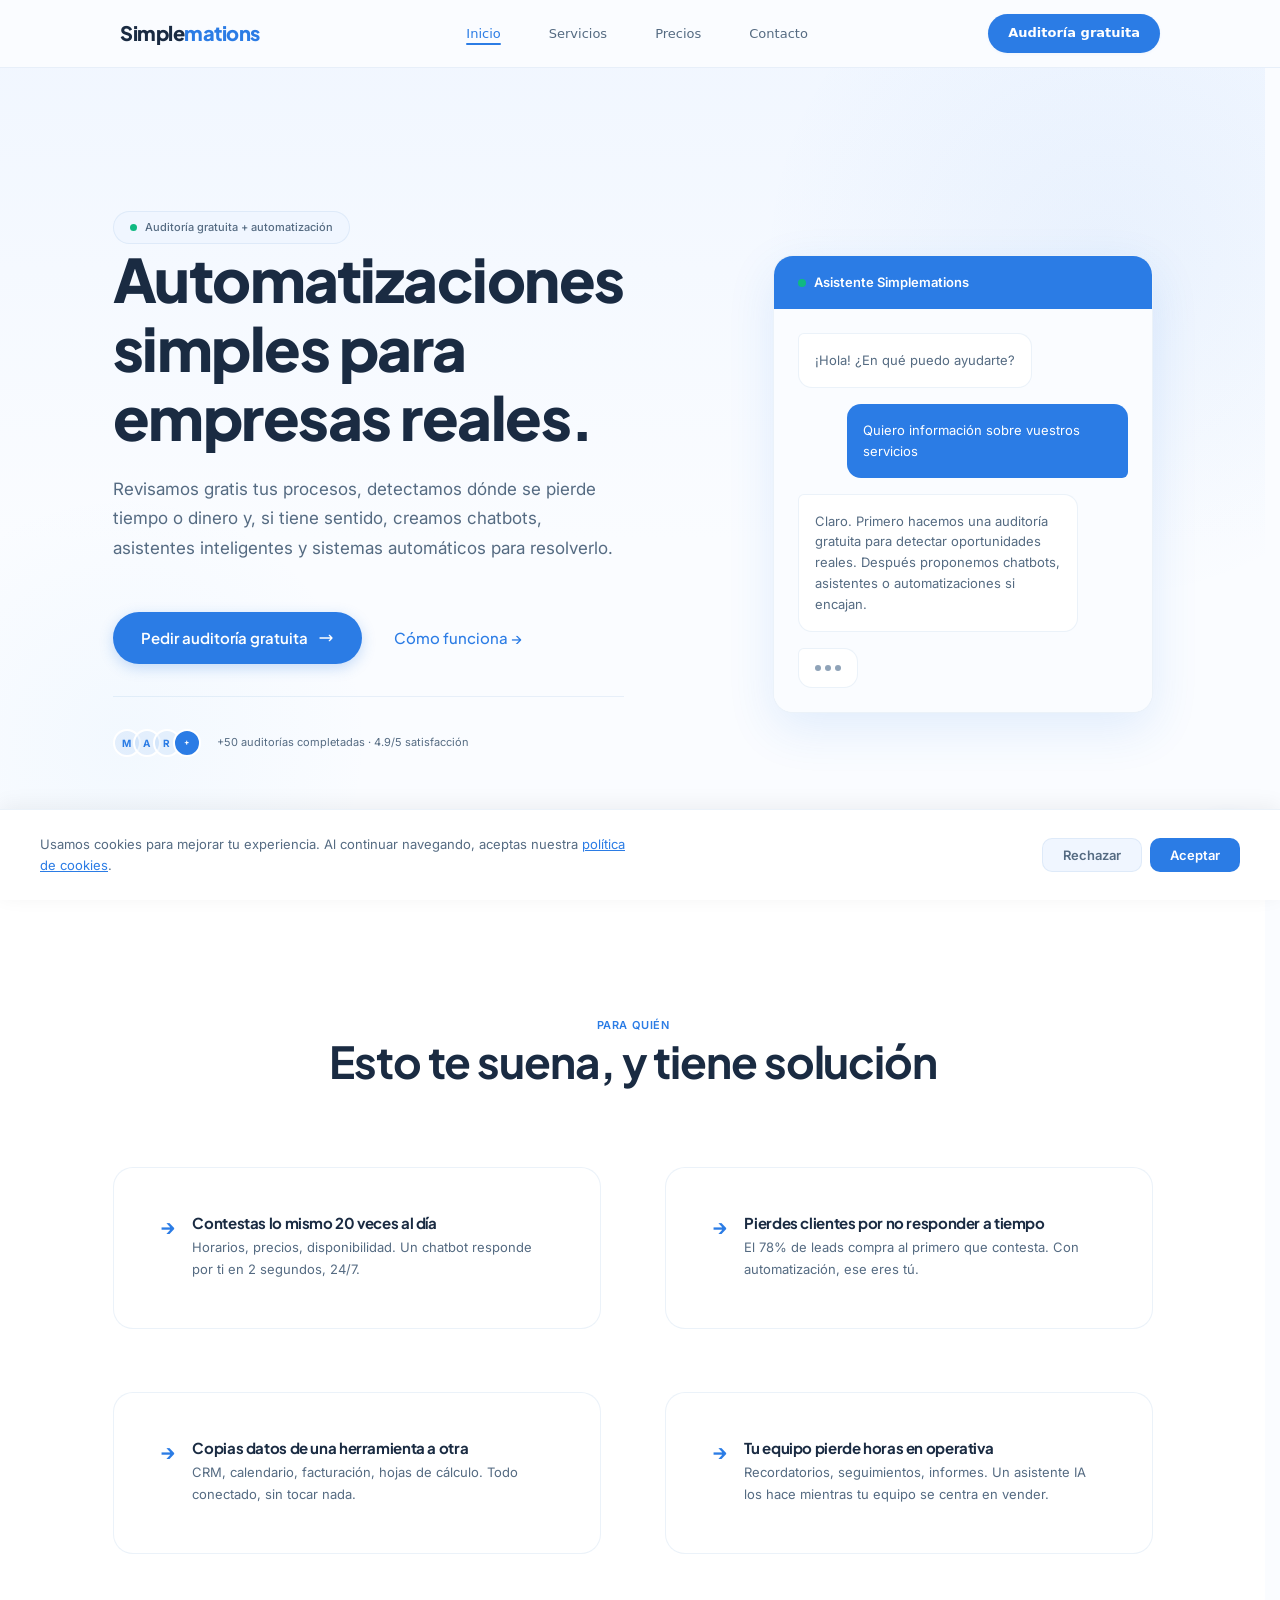
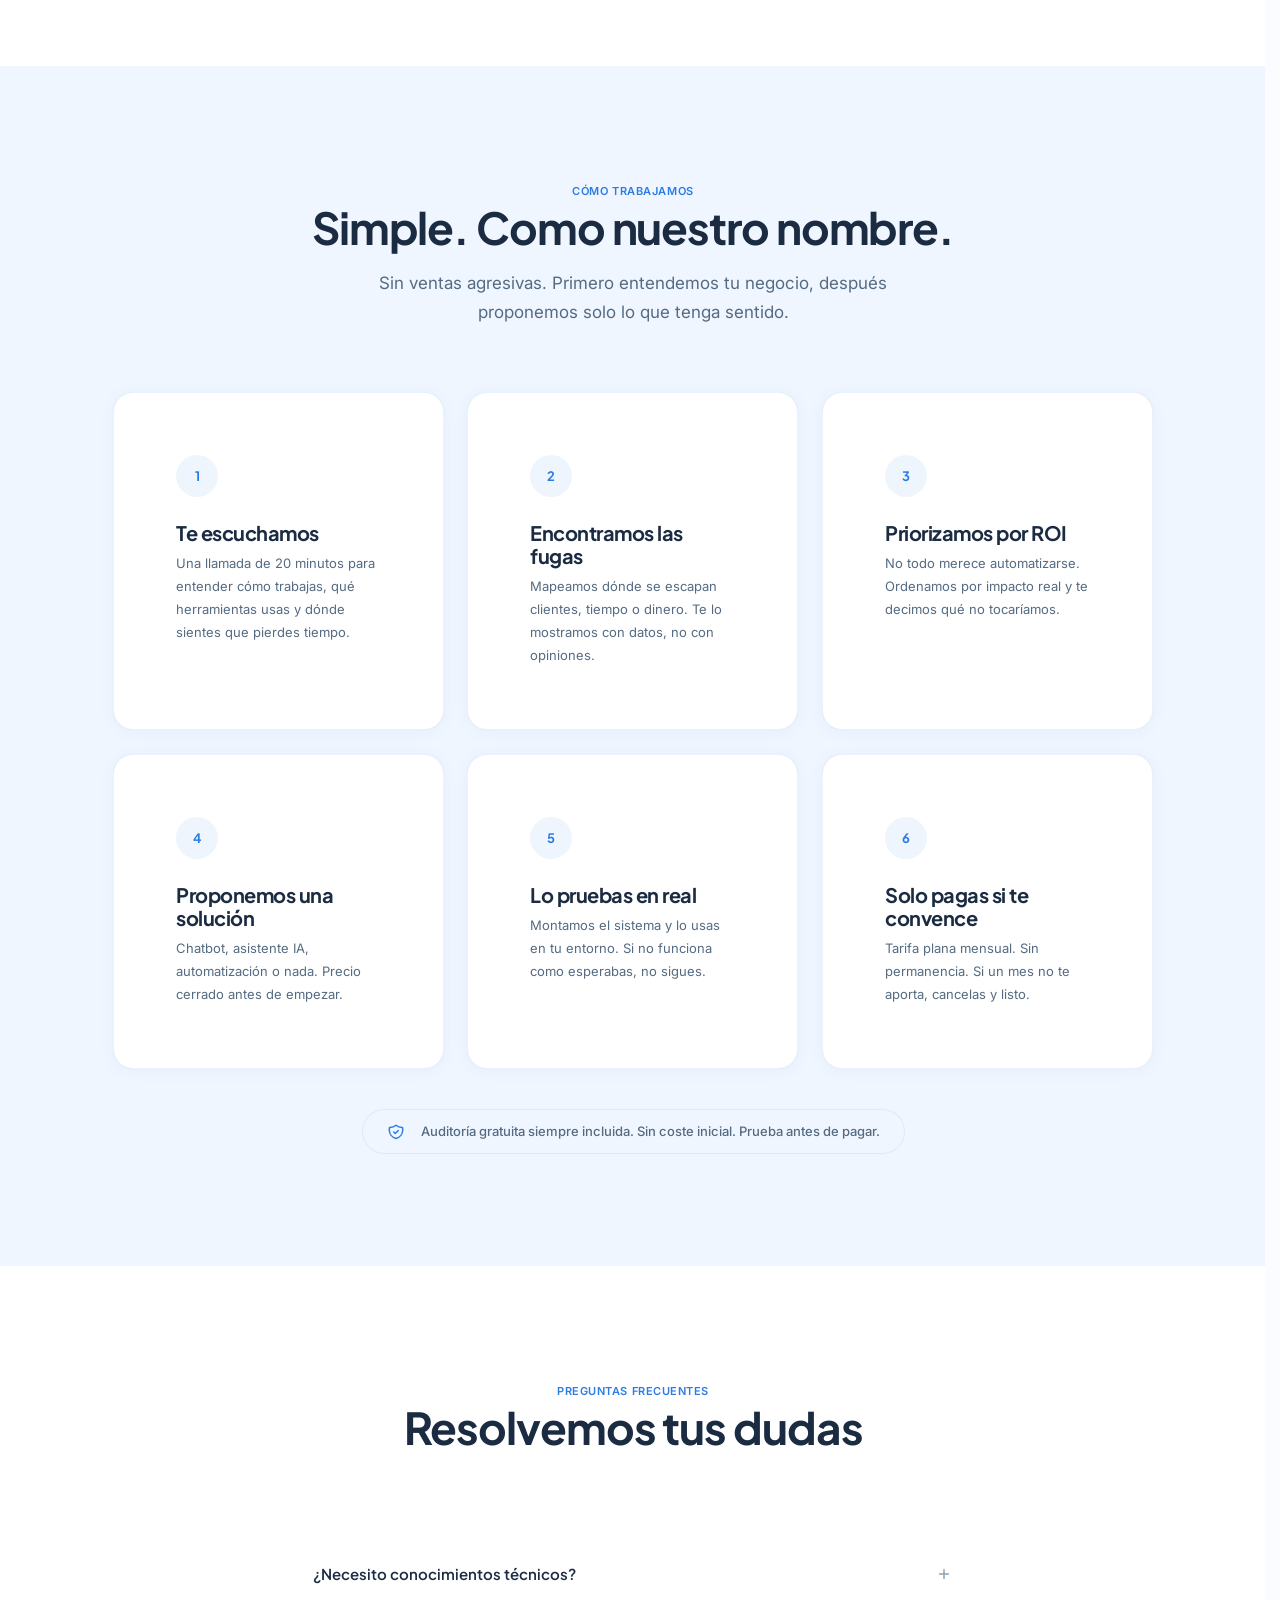
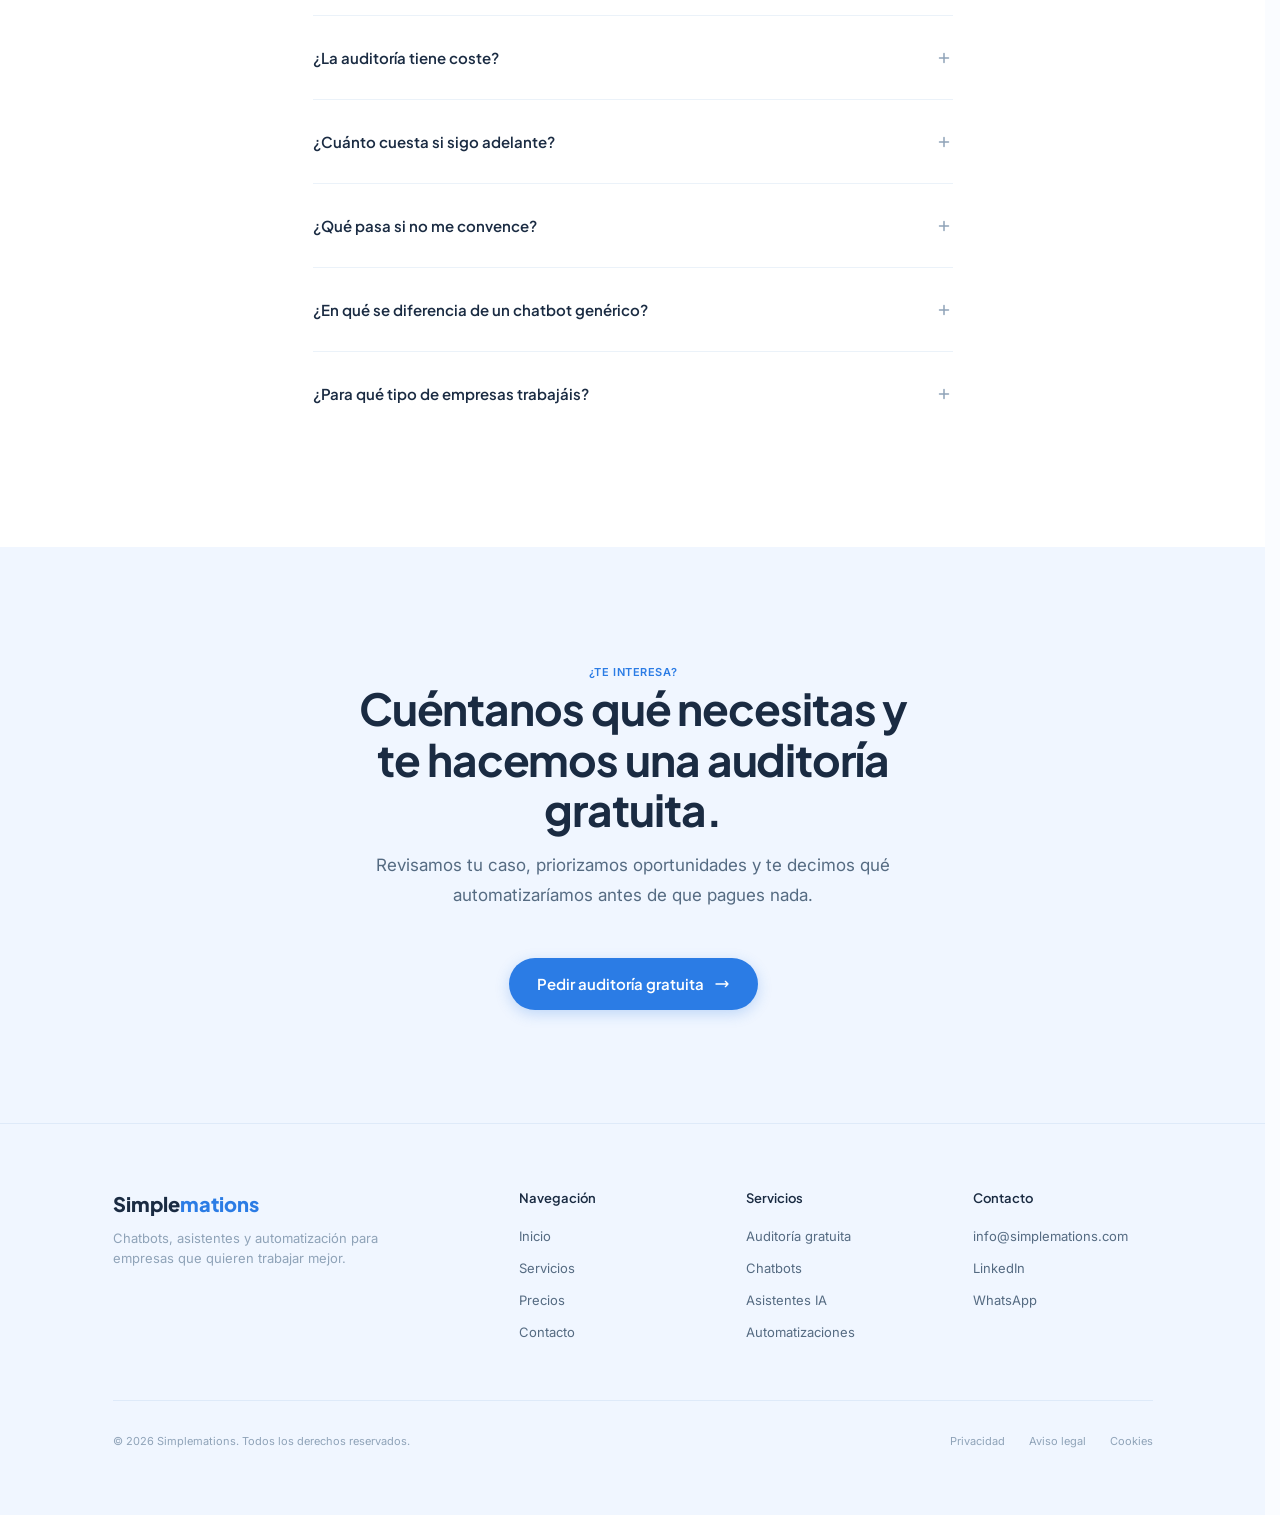
==== commit 2d031f1d: "v3 - revert animaciones, fondos alternados claros en index" ====
--- a/index.html
+++ b/index.html
@@ -126,7 +126,7 @@
     </section>
 
     <!-- PARA QUIÉN -->
-    <section class="section" style="background: var(--c-elevated);">
+    <section class="section" style="background: var(--c-surface);">
         <div class="container">
             <div class="section-header section-header--center reveal">
                 <span class="section-label">Para quién</span>
@@ -174,7 +174,7 @@
     </section>
 
     <!-- CÓMO FUNCIONA -->
-    <section class="section">
+    <section class="section" style="background: var(--c-elevated);">
         <div class="container">
             <div class="section-header section-header--center reveal">
                 <span class="section-label">Cómo trabajamos</span>
@@ -244,7 +244,7 @@
 
 
     <!-- FAQ -->
-    <section class="section" style="background: var(--c-elevated);">
+    <section class="section" style="background: var(--c-surface);">
         <div class="container container--sm">
             <div class="section-header section-header--center reveal">
                 <span class="section-label">Preguntas Frecuentes</span>
@@ -281,7 +281,7 @@
 
 
     <!-- CTA FINAL -->
-    <section class="section">
+    <section class="section" style="background: var(--c-elevated);">
         <div class="container" style="text-align: center;">
             <div class="reveal">
                 <span class="section-label">¿Te interesa?</span>
@@ -387,6 +387,6 @@
     </div>
 
     <script src="js/main.js"></script>
-    <!-- v1 -->
+    <!-- v3 -->
 </body>
 </html>
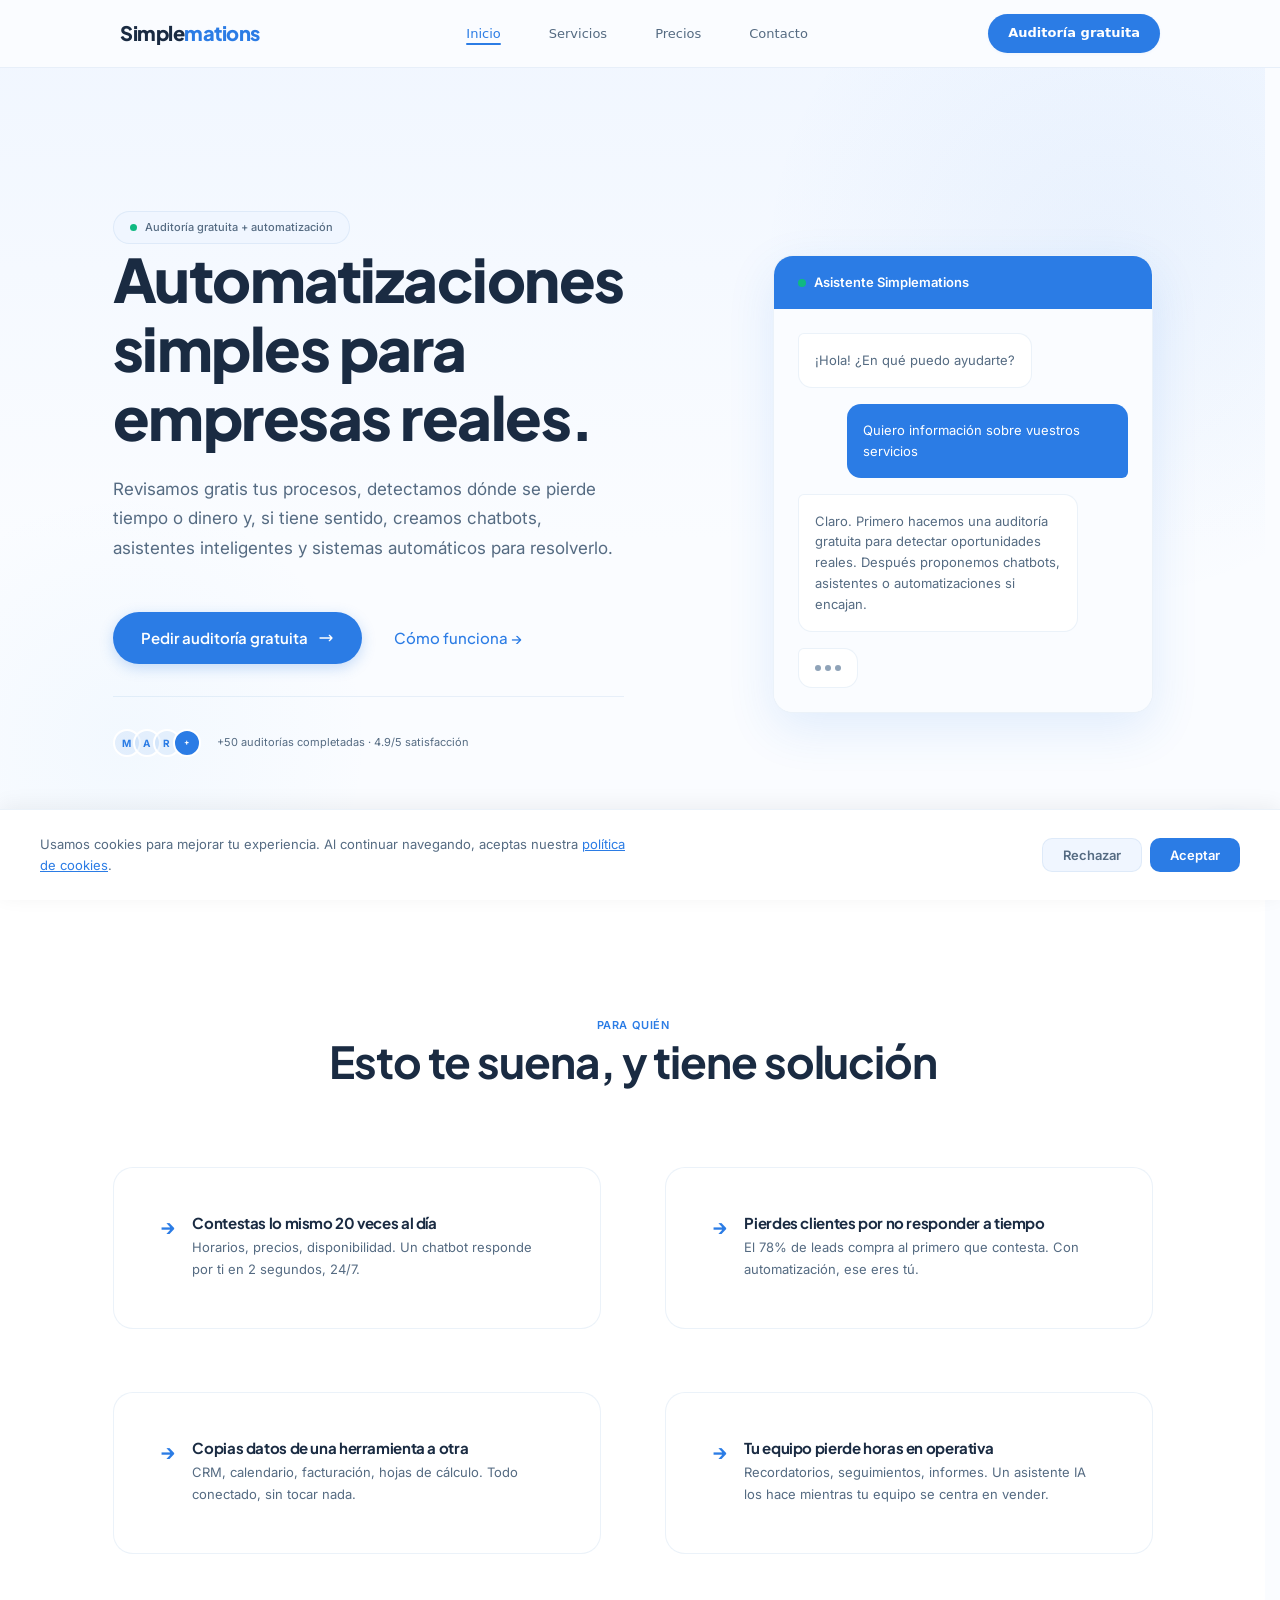
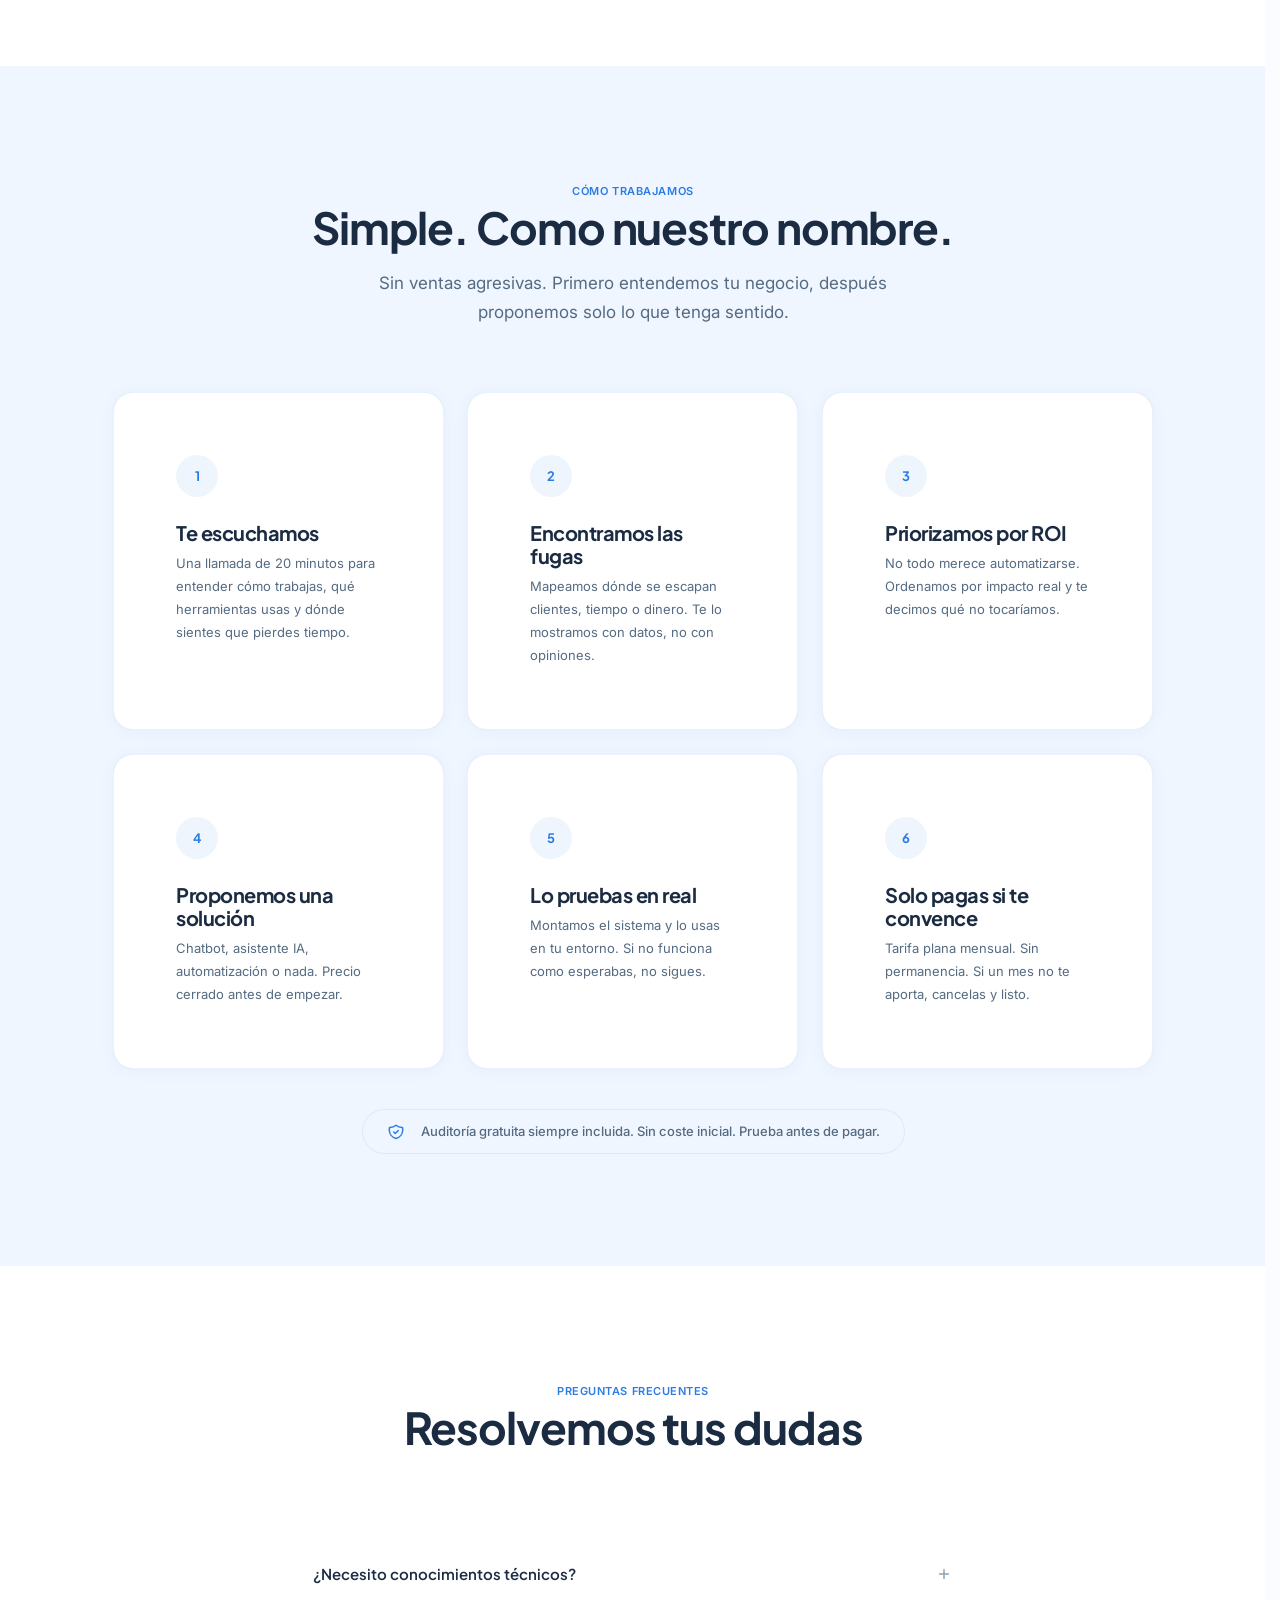
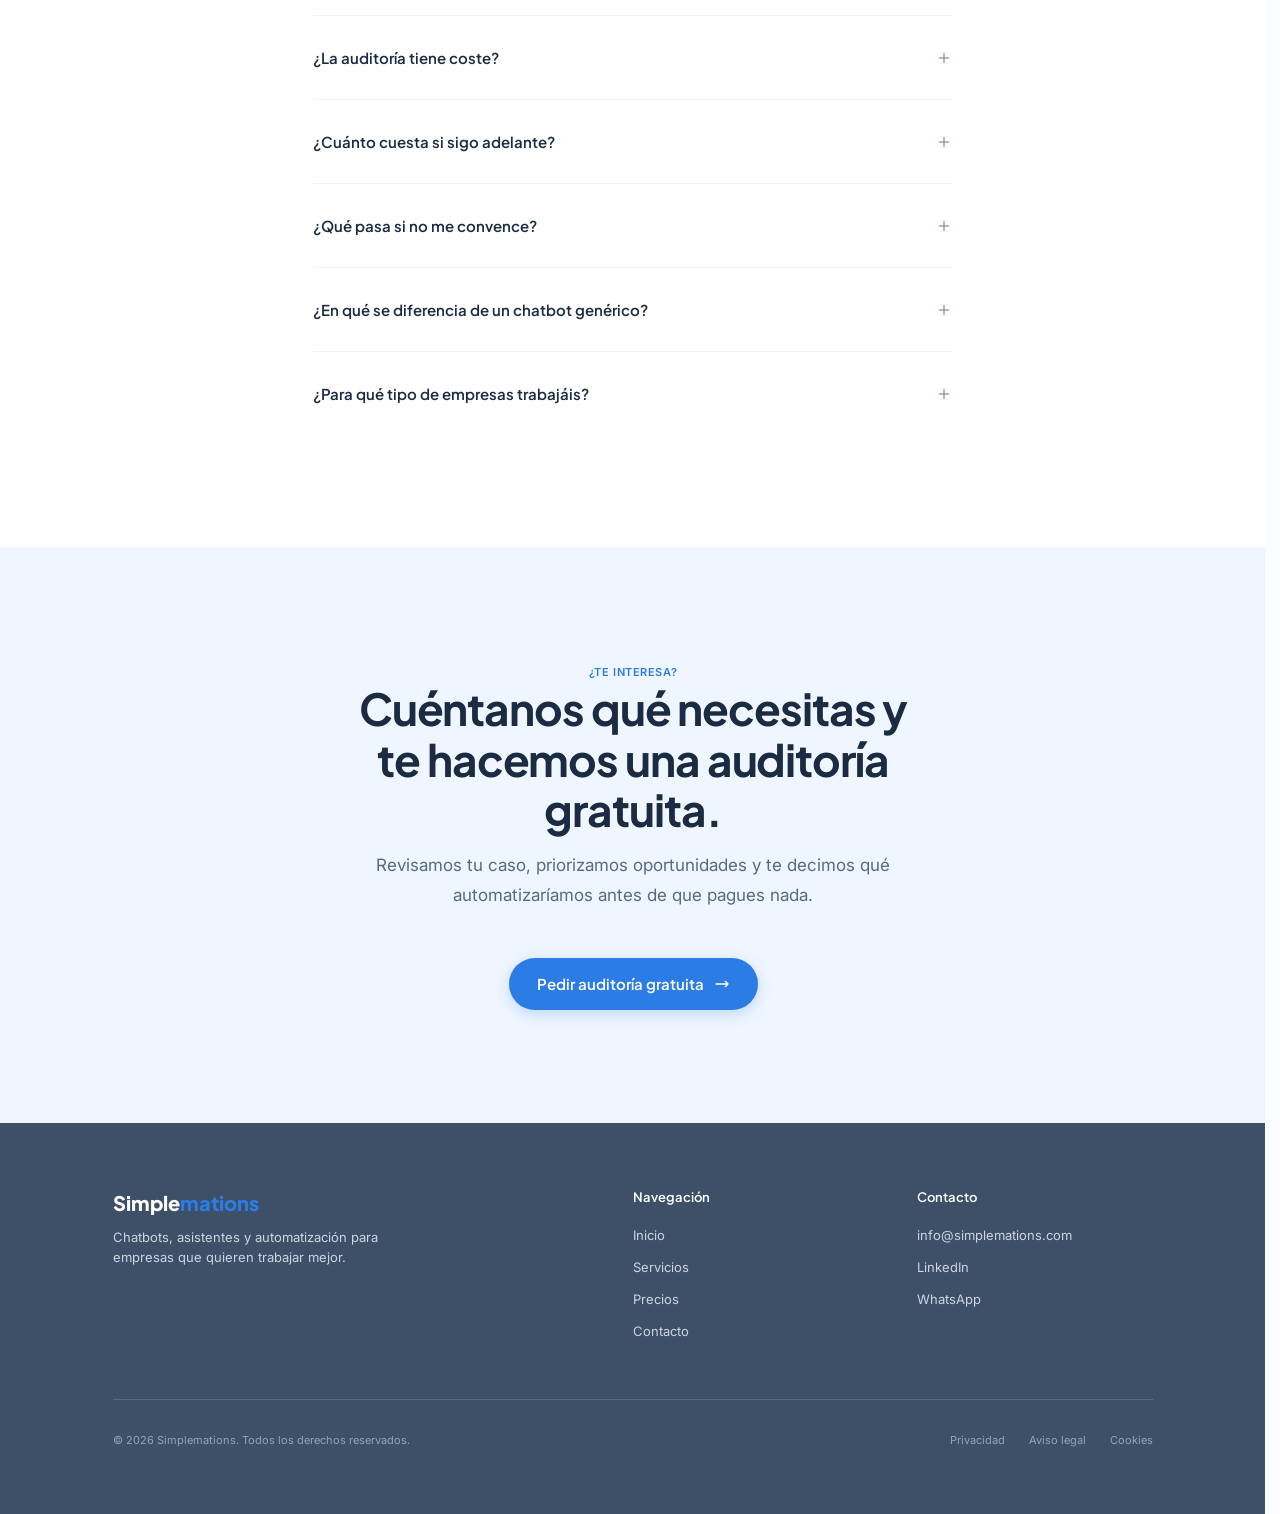
==== commit 67c126eb: "Footer: eliminar columna servicios" ====
--- a/index.html
+++ b/index.html
@@ -313,15 +313,6 @@
                     </ul>
                 </div>
                 <div>
-                    <p class="footer__col-title">Servicios</p>
-                    <ul class="footer__links">
-                        <li><a href="servicios.html">Auditoría gratuita</a></li>
-                        <li><a href="servicios.html">Chatbots</a></li>
-                        <li><a href="servicios.html">Asistentes IA</a></li>
-                        <li><a href="servicios.html">Automatizaciones</a></li>
-                    </ul>
-                </div>
-                <div>
                     <p class="footer__col-title">Contacto</p>
                     <ul class="footer__links">
                         <li><a href="mailto:info@simplemations.com">info@simplemations.com</a></li>
@@ -387,6 +378,6 @@
     </div>
 
     <script src="js/main.js"></script>
-    <!-- v3 -->
+    <!-- v4 -->
 </body>
 </html>
--- a/css/components.css
+++ b/css/components.css
@@ -469,15 +469,20 @@
    ═══════════════════════════════════════════════════ */
 
 .footer {
-    background: var(--c-elevated);
-    border-top: 1px solid var(--c-border);
+    background: #3D5068;
+    border-top: none;
     padding: var(--sp-3xl) 0;
 }
 
 .footer__grid {
     display: grid;
-    grid-template-columns: 1fr;
-    gap: var(--sp-2xl);
+    grid-template-columns: repeat(2, minmax(0, 1fr));
+    column-gap: var(--sp-lg);
+    row-gap: var(--sp-xl);
+}
+
+.footer__grid > div:first-child {
+    grid-column: 1 / -1;
 }
 
 .footer__brand {
@@ -485,13 +490,14 @@
     font-weight: var(--fw-extra);
     font-size: var(--fs-lg);
     margin-bottom: var(--sp-sm);
+    color: #FFFFFF;
 }
 
 .footer__brand span { color: var(--c-primary); }
 
 .footer__tagline {
     font-size: var(--fs-sm);
-    color: var(--c-text-3);
+    color: #CBD5E1;
     max-width: 280px;
 }
 
@@ -500,22 +506,24 @@
     font-size: var(--fs-sm);
     font-weight: var(--fw-semi);
     margin-bottom: var(--sp-md);
+    color: #FFFFFF;
 }
 
 .footer__links li { margin-bottom: var(--sp-sm); }
 
 .footer__links a {
     font-size: var(--fs-sm);
-    color: var(--c-text-2);
+    color: #CBD5E1;
     transition: color var(--dur-normal);
-}
-
-.footer__links a:hover { color: var(--c-primary); }
+    overflow-wrap: anywhere;
+}
+
+.footer__links a:hover { color: #FFFFFF; }
 
 .footer__bottom {
     margin-top: var(--sp-2xl);
     padding-top: var(--sp-xl);
-    border-top: 1px solid var(--c-border);
+    border-top: 1px solid rgba(255, 255, 255, 0.15);
     display: flex;
     flex-direction: column;
     gap: var(--sp-md);
@@ -525,7 +533,7 @@
 
 .footer__copy {
     font-size: var(--fs-xs);
-    color: var(--c-text-3);
+    color: #94A3B8;
 }
 
 .footer__legal {
@@ -535,14 +543,19 @@
 
 .footer__legal a {
     font-size: var(--fs-xs);
-    color: var(--c-text-3);
+    color: #94A3B8;
     transition: color var(--dur-normal);
 }
 
-.footer__legal a:hover { color: var(--c-primary); }
+.footer__legal a:hover { color: #FFFFFF; }
 
 @media (min-width: 768px) {
-    .footer__grid { grid-template-columns: 2fr 1fr 1fr 1fr; }
+    .footer__grid {
+        grid-template-columns: 2fr 1fr 1fr;
+        gap: var(--sp-2xl);
+    }
+
+    .footer__grid > div:first-child { grid-column: auto; }
     .footer__bottom { flex-direction: row; justify-content: space-between; text-align: left; }
 }
 
@@ -920,8 +933,9 @@
     }
 
     .footer__grid {
-        grid-template-columns: 1fr 1fr;
-        gap: var(--sp-xl);
+        grid-template-columns: repeat(2, minmax(0, 1fr));
+        column-gap: var(--sp-md);
+        row-gap: var(--sp-xl);
     }
 
     .footer__grid > :first-child {
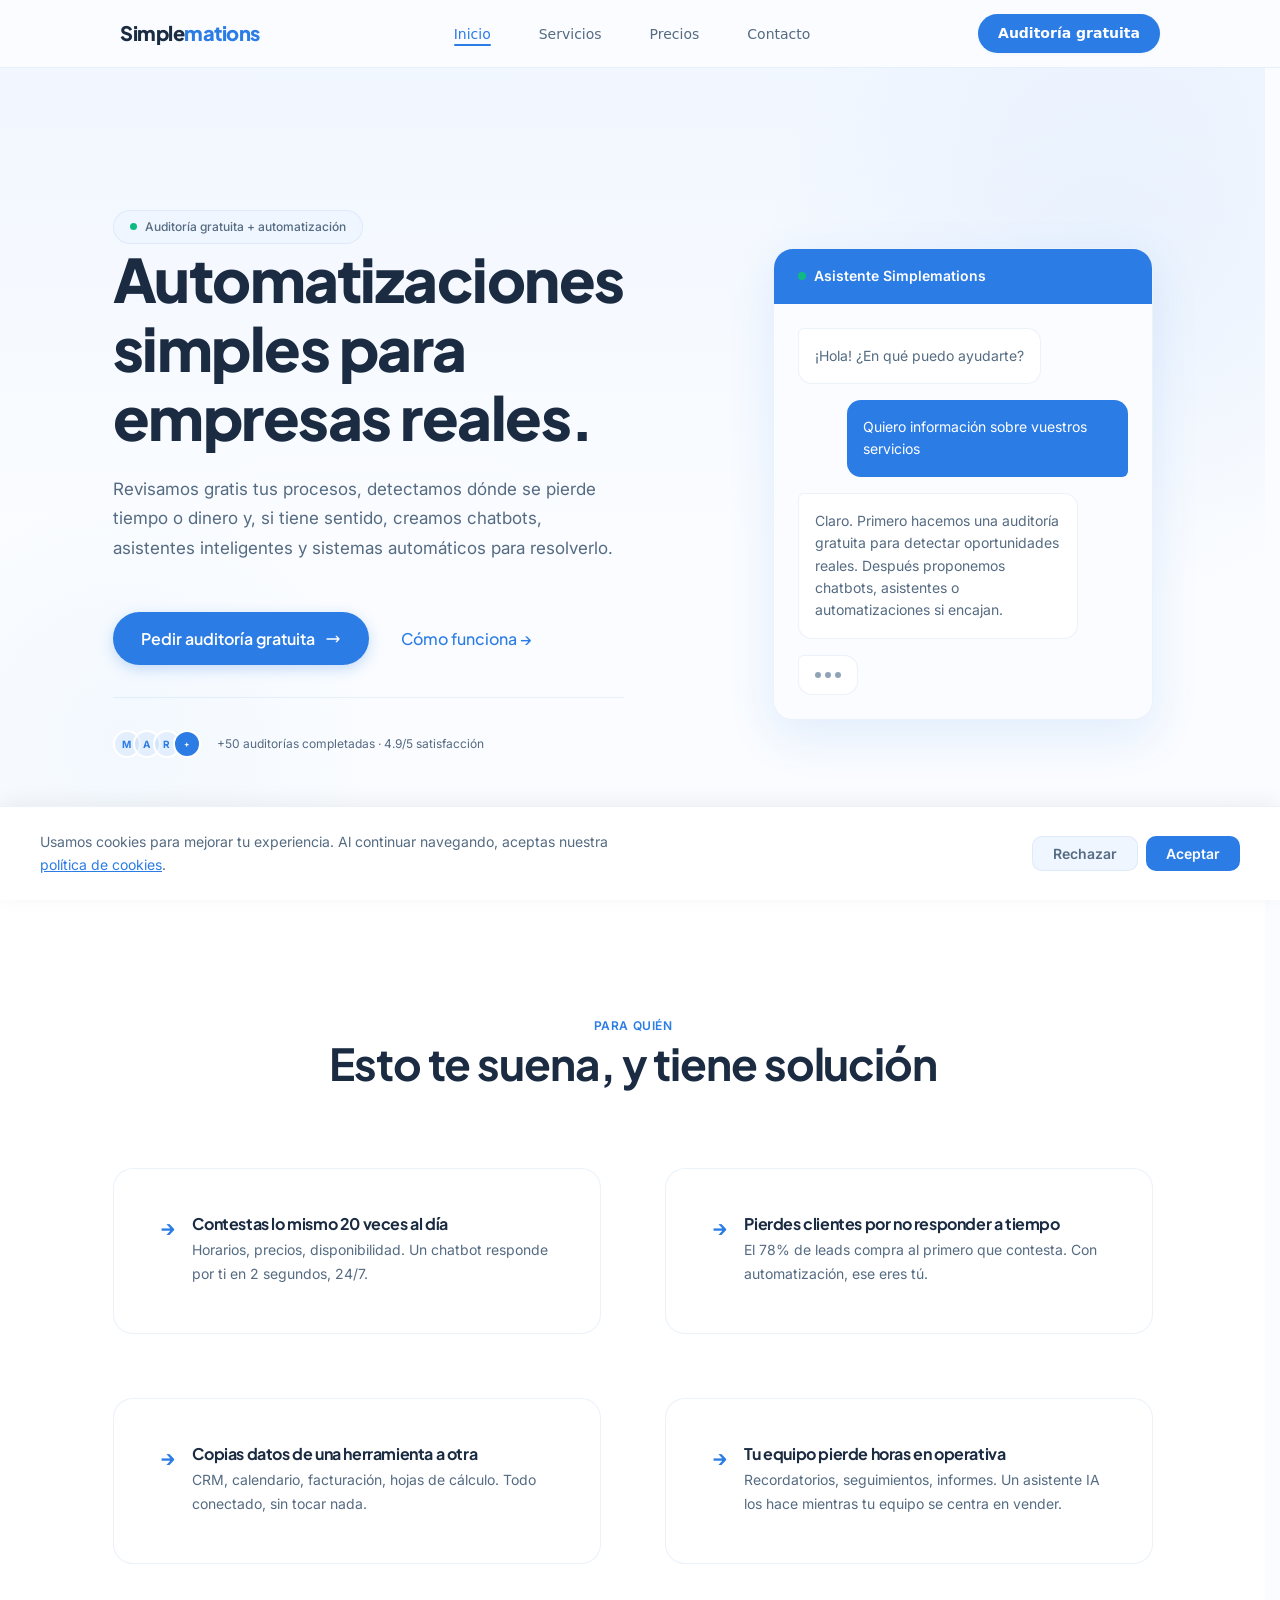
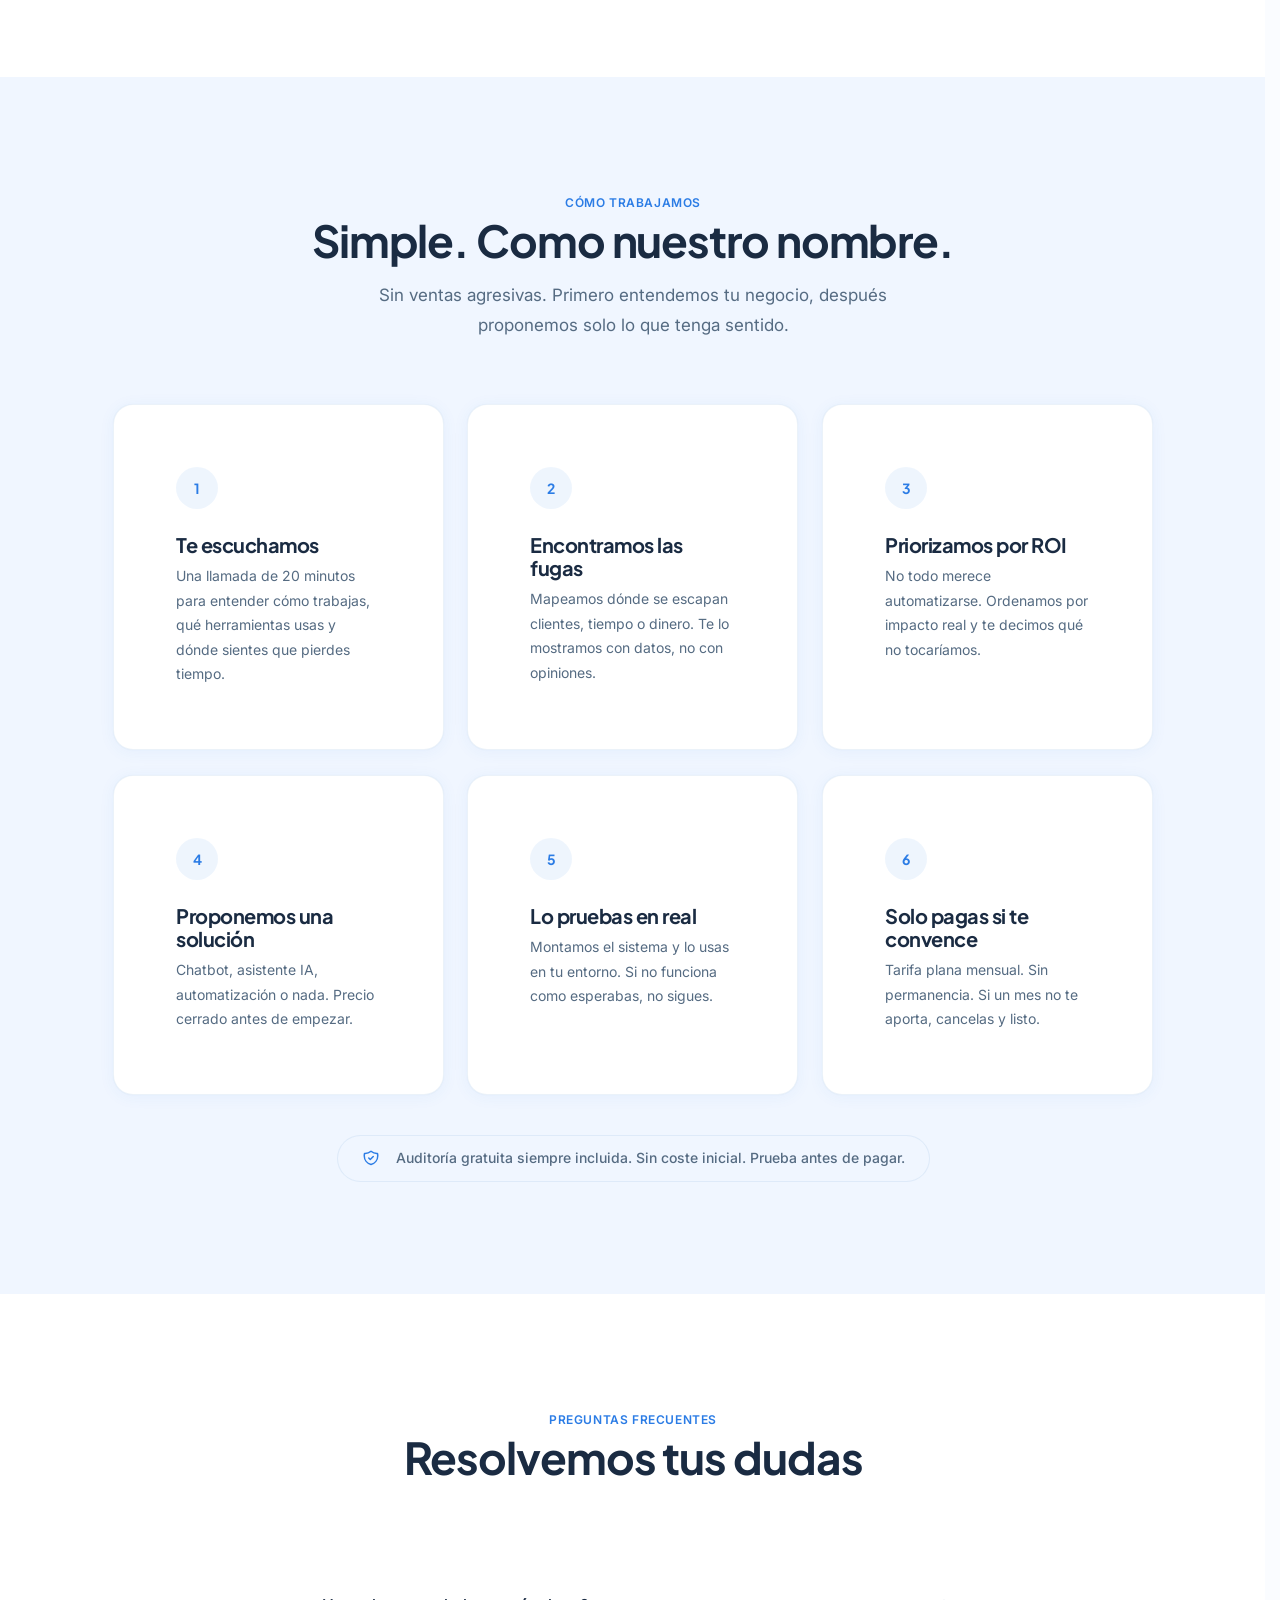
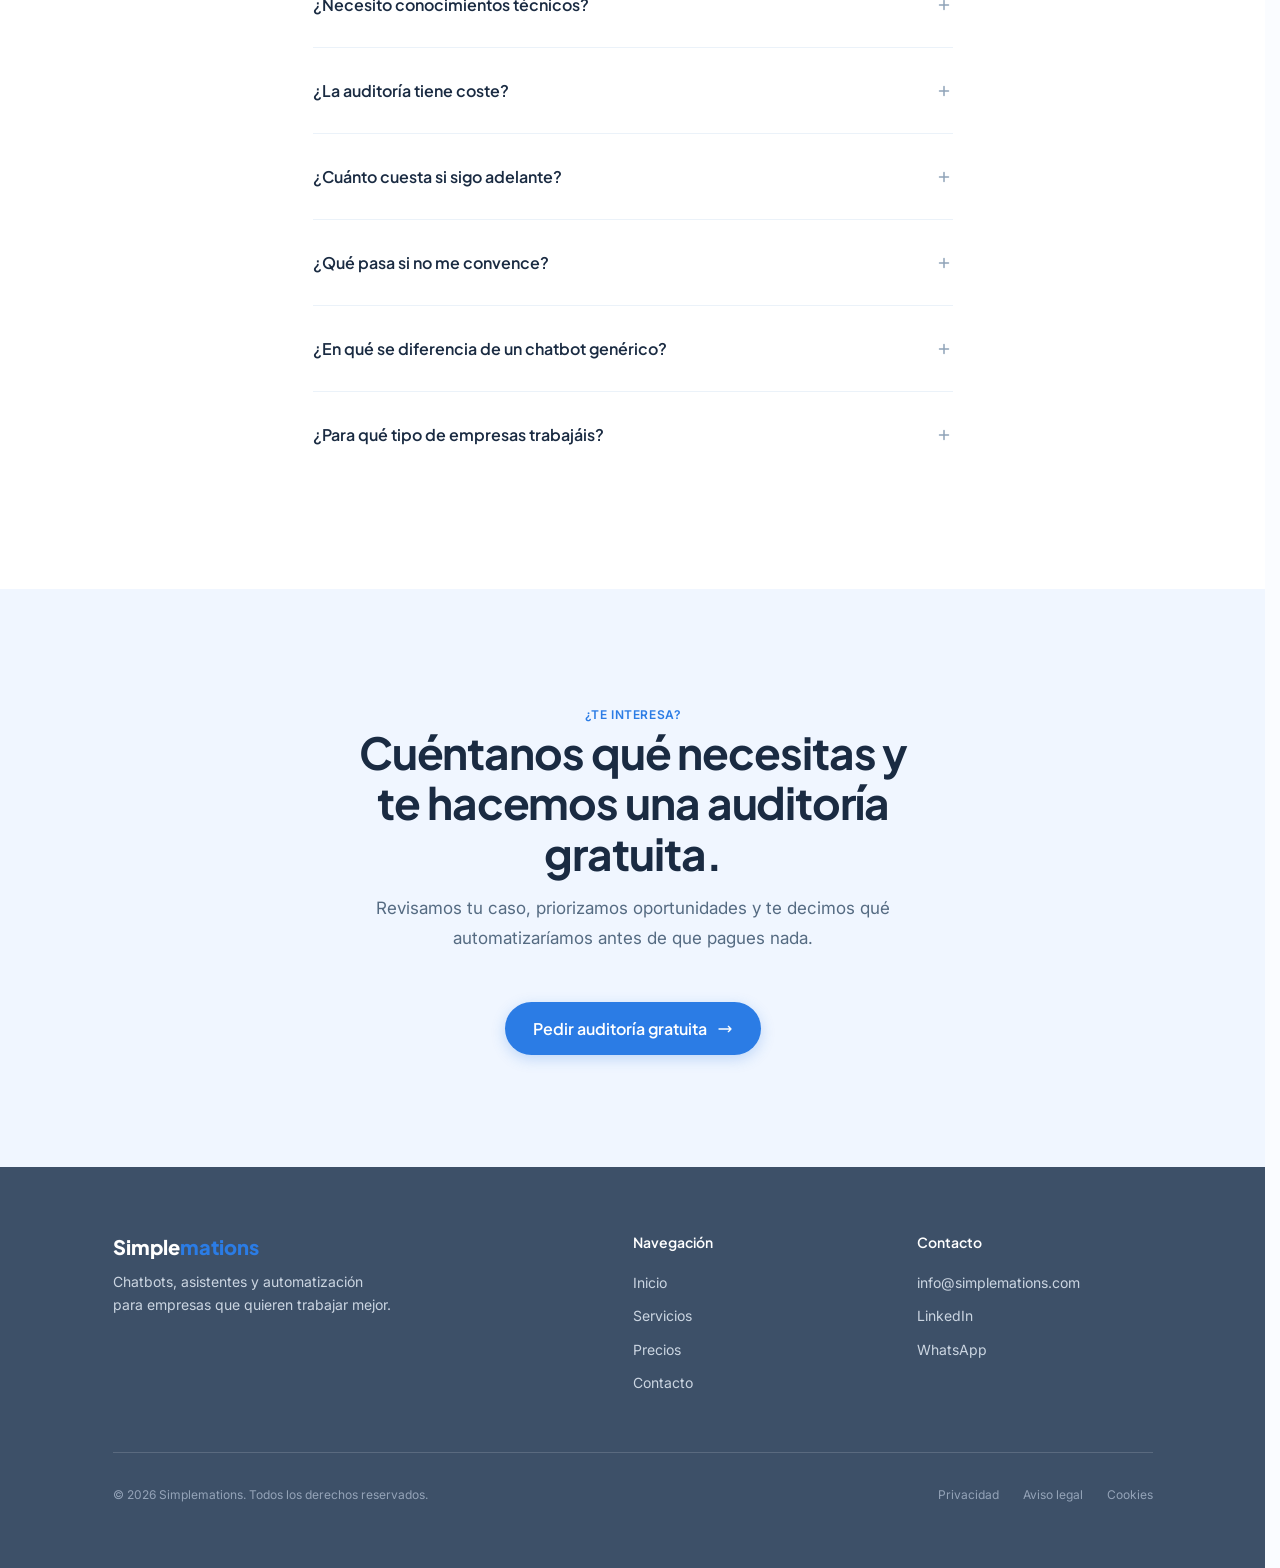
==== commit 9428f246: "Fix chatbot webhook endpoint" ====
--- a/index.html
+++ b/index.html
@@ -233,6 +233,14 @@
                 <span class="steps-dots__dot"></span>
                 <span class="steps-dots__dot"></span>
             </div>
+            <div class="slider-arrows" aria-label="Controles del carrusel">
+                <button type="button" class="slider-arrow slider-arrow--prev" aria-label="Anterior">
+                    <svg fill="none" stroke="currentColor" viewBox="0 0 24 24"><path stroke-linecap="round" stroke-linejoin="round" stroke-width="2" d="M15 19l-7-7 7-7"/></svg>
+                </button>
+                <button type="button" class="slider-arrow slider-arrow--next" aria-label="Siguiente">
+                    <svg fill="none" stroke="currentColor" viewBox="0 0 24 24"><path stroke-linecap="round" stroke-linejoin="round" stroke-width="2" d="M9 5l7 7-7 7"/></svg>
+                </button>
+            </div>
             <div style="text-align: center; margin-top: 2.5rem;" class="reveal">
                 <div class="guarantee">
                     <svg fill="none" stroke="currentColor" viewBox="0 0 24 24"><path stroke-linecap="round" stroke-linejoin="round" stroke-width="2" d="M9 12l2 2 4-4m5.618-4.016A11.955 11.955 0 0112 2.944a11.955 11.955 0 01-8.618 3.04A12.02 12.02 0 003 9c0 5.591 3.824 10.29 9 11.622 5.176-1.332 9-6.03 9-11.622 0-1.042-.133-2.052-.382-3.016z"/></svg>
@@ -377,7 +385,7 @@
         </div>
     </div>
 
-    <script src="js/main.js"></script>
+    <script src="js/main.js?v=20260626-chatbot-crm-simple"></script>
     <!-- v4 -->
 </body>
 </html>
--- a/css/variables.css
+++ b/css/variables.css
@@ -22,9 +22,9 @@
     --f-display: 'Plus Jakarta Sans', 'Jakarta Fallback', system-ui, sans-serif;
     --f-body: 'Inter', 'Inter Fallback', system-ui, sans-serif;
 
-    --fs-xs: 0.6875rem;
-    --fs-sm: 0.8125rem;
-    --fs-base: 0.9375rem;
+    --fs-xs: 0.75rem;
+    --fs-sm: 0.875rem;
+    --fs-base: 1rem;
     --fs-md: 1.0625rem;
     --fs-lg: 1.25rem;
     --fs-xl: clamp(1.5rem, 3vw, 2rem);
--- a/css/components.css
+++ b/css/components.css
@@ -31,6 +31,26 @@
     .grid--2 { grid-template-columns: 1fr 1fr; gap: var(--sp-3xl); }
     .grid--3 { grid-template-columns: repeat(3, 1fr); }
     .grid--4 { grid-template-columns: repeat(4, 1fr); }
+}
+
+@media (min-width: 768px) and (max-width: 1023px) {
+    .container,
+    .nav__inner {
+        padding-left: clamp(2rem, 5vw, 3rem);
+        padding-right: clamp(2rem, 5vw, 3rem);
+    }
+
+    .section {
+        padding: clamp(4.5rem, 8vw, 6rem) 0;
+    }
+
+    .section-header {
+        margin-bottom: var(--sp-2xl);
+    }
+
+    .grid {
+        gap: var(--sp-xl);
+    }
 }
 
 /* ═══════════════════════════════════════════════════
@@ -984,7 +1004,7 @@
     }
 
     .chatbot__tooltip-desc {
-        font-size: 0.6rem;
+        font-size: 0.72rem;
     }
 
     body.cookie-visible .chatbot {
--- a/css/pages.css
+++ b/css/pages.css
@@ -493,12 +493,19 @@
    ═══════════════════════════════════════════════════ */
 
 .service-hero {
-    padding: calc(var(--nav-h) + var(--sp-4xl)) 0 var(--sp-3xl);
+    padding: calc(var(--nav-h) + var(--sp-3xl)) 0 var(--sp-2xl);
     text-align: center;
     background: linear-gradient(180deg, var(--c-elevated) 0%, var(--c-base) 100%);
 }
 
-.service-hero h1 { font-size: var(--fs-2xl); }
+.service-hero h1 {
+    font-size: var(--fs-2xl);
+    margin-bottom: var(--sp-sm);
+}
+
+#soluciones {
+    scroll-margin-top: calc(var(--nav-h) + var(--sp-lg));
+}
 
 .service-card {
     padding: var(--sp-xl);
@@ -554,6 +561,170 @@
     border-radius: 50%;
     background: var(--c-primary);
     flex-shrink: 0;
+}
+
+.service-hero__actions {
+    display: flex;
+    flex-direction: column;
+    gap: var(--sp-md);
+    align-items: center;
+    justify-content: center;
+    margin-top: var(--sp-lg);
+}
+
+.problem-card {
+    display: flex;
+    flex-direction: column;
+    gap: var(--sp-md);
+    min-height: 100%;
+}
+
+.problem-card__eyebrow {
+    color: var(--c-primary);
+    font-size: var(--fs-xs);
+    font-weight: var(--fw-semi);
+    text-transform: uppercase;
+    letter-spacing: var(--ls-wide);
+}
+
+.problem-card h3,
+.deliverable-card h3,
+.sector-card h3 {
+    font-size: var(--fs-lg);
+}
+
+.problem-card p,
+.deliverable-card p,
+.sector-card p {
+    color: var(--c-text-2);
+    font-size: var(--fs-sm);
+    line-height: var(--lh-relaxed);
+}
+
+.service-solution {
+    display: grid;
+    gap: var(--sp-xl);
+    align-items: stretch;
+}
+
+.solution-card {
+    display: flex;
+    flex-direction: column;
+    gap: var(--sp-md);
+    min-height: 100%;
+}
+
+.solution-card__tag {
+    width: fit-content;
+    padding: 0.35rem 0.65rem;
+    border-radius: var(--r-full);
+    background: var(--c-primary-soft);
+    color: var(--c-primary);
+    font-size: var(--fs-xs);
+    font-weight: var(--fw-semi);
+}
+
+.solution-card h3 {
+    font-size: var(--fs-lg);
+}
+
+.solution-card p {
+    color: var(--c-text-2);
+    font-size: var(--fs-sm);
+    line-height: var(--lh-relaxed);
+}
+
+.audit-panel {
+    display: grid;
+    gap: var(--sp-2xl);
+    align-items: center;
+}
+
+.audit-list,
+.deliverable-list {
+    display: grid;
+    gap: var(--sp-sm);
+}
+
+.audit-list li,
+.deliverable-list li {
+    display: flex;
+    gap: var(--sp-sm);
+    color: var(--c-text-2);
+    font-size: var(--fs-sm);
+    line-height: var(--lh-relaxed);
+}
+
+.audit-list li::before,
+.deliverable-list li::before {
+    content: '';
+    width: 6px;
+    height: 6px;
+    border-radius: 50%;
+    background: var(--c-primary);
+    flex: 0 0 auto;
+    margin-top: 0.65em;
+}
+
+.deliverables-grid,
+.sector-grid {
+    display: grid;
+    gap: clamp(1.25rem, 3vw, 2rem);
+}
+
+.deliverable-card,
+.sector-card {
+    display: flex;
+    flex-direction: column;
+    gap: var(--sp-sm);
+    padding: var(--sp-xl);
+    border: 1px solid var(--c-border);
+    border-radius: var(--r-lg);
+    background: var(--c-surface);
+}
+
+.deliverable-card h3 {
+    margin-bottom: var(--sp-xs);
+}
+
+.sector-card__head {
+    display: flex;
+    align-items: center;
+    gap: var(--sp-md);
+    margin-bottom: var(--sp-sm);
+}
+
+.sector-card__icon {
+    width: 30px;
+    height: 30px;
+    border-radius: var(--r-md);
+    background: var(--c-primary-soft);
+    color: var(--c-primary);
+    display: inline-flex;
+    align-items: center;
+    justify-content: center;
+    flex: 0 0 auto;
+}
+
+.sector-card__icon svg {
+    width: 16px;
+    height: 16px;
+}
+
+@media (min-width: 768px) {
+    .service-hero__actions {
+        flex-direction: row;
+    }
+
+    .service-solution,
+    .audit-panel {
+        grid-template-columns: 1fr 1fr;
+    }
+
+    .deliverables-grid,
+    .sector-grid {
+        grid-template-columns: repeat(4, minmax(0, 1fr));
+    }
 }
 
 /* ═══════════════════════════════════════════════════
@@ -743,7 +914,103 @@
     display: none;
 }
 
+.mobile-dots {
+    display: none;
+}
+
+.slider-arrows {
+    display: none;
+}
+
+.slider-arrow {
+    width: 42px;
+    height: 42px;
+    border-radius: 50%;
+    border: 1px solid var(--c-border-hover);
+    background: var(--c-surface);
+    color: var(--c-primary);
+    box-shadow: var(--shadow-sm);
+    align-items: center;
+    justify-content: center;
+    transition: background var(--dur-normal) var(--ease), color var(--dur-normal) var(--ease), transform var(--dur-normal) var(--ease), box-shadow var(--dur-normal) var(--ease);
+}
+
+.slider-arrow:hover {
+    background: var(--c-primary);
+    color: #fff;
+    box-shadow: var(--shadow-md);
+    transform: translateY(-1px);
+}
+
+.slider-arrow svg {
+    width: 20px;
+    height: 20px;
+}
+
 @media (max-width: 767px) {
+    .mobile-carousel {
+        display: flex;
+        overflow-x: auto;
+        overflow-y: hidden;
+        scroll-snap-type: x mandatory;
+        -webkit-overflow-scrolling: touch;
+        gap: var(--sp-md);
+        padding-bottom: var(--sp-md);
+        margin: 0 calc(-1 * clamp(1.25rem, 4vw, 2.5rem));
+        padding-left: clamp(1.25rem, 4vw, 2.5rem);
+        padding-right: clamp(1.25rem, 4vw, 2.5rem);
+        scrollbar-width: none;
+    }
+
+    .mobile-carousel::-webkit-scrollbar {
+        display: none;
+    }
+
+    .mobile-carousel > .card,
+    .mobile-carousel > .sector-card {
+        flex: 0 0 78%;
+        min-width: 0;
+        scroll-snap-align: center;
+    }
+
+    .mobile-carousel > .reveal {
+        opacity: 1;
+        transform: none;
+        transition: none;
+        will-change: auto;
+    }
+
+    .mobile-dots {
+        display: flex;
+        justify-content: center;
+        gap: 6px;
+        margin-top: var(--sp-md);
+    }
+
+    .mobile-dots__dot {
+        width: 7px;
+        height: 7px;
+        border-radius: 50%;
+        background: var(--c-border);
+        transition: background var(--dur-normal), transform var(--dur-normal);
+    }
+
+    .mobile-dots__dot.active {
+        background: var(--c-primary);
+        transform: scale(1.25);
+    }
+
+    .slider-arrows {
+        display: flex;
+        justify-content: center;
+        gap: var(--sp-sm);
+        margin-top: var(--sp-sm);
+    }
+
+    .slider-arrow {
+        display: inline-flex;
+    }
+
     .pricing-carousel {
         display: flex;
         overflow-x: auto;
@@ -776,7 +1043,7 @@
     }
 
     .card--featured::before {
-        font-size: 0.6rem;
+        font-size: 0.7rem;
         padding: 0.3rem 0.5rem;
     }
 
@@ -795,7 +1062,7 @@
     }
 
     .pricing-card__desc {
-        font-size: var(--fs-xs);
+        font-size: var(--fs-sm);
         margin-bottom: var(--sp-sm);
         padding-bottom: var(--sp-sm);
     }
@@ -805,7 +1072,7 @@
     }
 
     .pricing-card__features li {
-        font-size: 0.65rem;
+        font-size: 0.72rem;
         padding: 0.15rem 0;
     }
 
@@ -847,14 +1114,118 @@
    ═══════════════════════════════════════════════════ */
 
 .contact-hero {
-    padding: calc(var(--nav-h) + var(--sp-4xl)) 0 var(--sp-3xl);
+    padding: calc(var(--nav-h) + var(--sp-2xl)) 0 var(--sp-3xl);
     background: linear-gradient(180deg, var(--c-elevated) 0%, var(--c-base) 100%);
 }
 
-.contact-info {
+.contact-layout {
+    display: grid;
+    gap: var(--sp-xl);
+    align-items: start;
+}
+
+.contact-intro {
+    max-width: 820px;
+    margin: 0 auto;
+    text-align: center;
+}
+
+.contact-intro .section-title {
+    margin-bottom: var(--sp-md);
+}
+
+.contact-body {
+    display: grid;
+    gap: var(--sp-2xl);
+    align-items: start;
+    max-width: 1360px;
+    margin: 0 auto;
+    width: 100%;
+}
+
+.contact-main {
+    min-width: 0;
+}
+
+.contact-form {
+    width: 100%;
+    padding: var(--sp-2xl);
+    border: 1px solid var(--c-border);
+    border-radius: var(--r-xl);
+    background: var(--c-surface);
+    box-shadow: var(--shadow-card);
+}
+
+.form-row {
+    display: grid;
+    gap: var(--sp-lg);
+}
+
+.contact-panel {
     display: flex;
     flex-direction: column;
     gap: var(--sp-xl);
+}
+
+.contact-next {
+    padding: var(--sp-xl);
+    border: 1px solid var(--c-border);
+    border-radius: var(--r-xl);
+    background: var(--c-surface);
+    box-shadow: var(--shadow-card);
+}
+
+.contact-next h2 {
+    font-size: var(--fs-xl);
+    margin-bottom: var(--sp-lg);
+}
+
+.contact-steps {
+    display: grid;
+    gap: var(--sp-lg);
+    list-style: none;
+}
+
+.contact-steps li {
+    display: grid;
+    grid-template-columns: auto 1fr;
+    gap: var(--sp-md);
+}
+
+.contact-steps li > span {
+    width: 32px;
+    height: 32px;
+    border-radius: 50%;
+    background: var(--c-primary);
+    color: #fff;
+    display: flex;
+    align-items: center;
+    justify-content: center;
+    font-family: var(--f-display);
+    font-size: var(--fs-xs);
+    font-weight: var(--fw-bold);
+    box-shadow: 0 4px 14px rgba(43, 124, 229, 0.2);
+}
+
+.contact-steps h3 {
+    font-size: var(--fs-base);
+    margin-bottom: var(--sp-xs);
+}
+
+.contact-steps p {
+    color: var(--c-text-2);
+    font-size: var(--fs-sm);
+    line-height: var(--lh-relaxed);
+}
+
+.contact-info {
+    display: flex;
+    flex-direction: column;
+    gap: var(--sp-lg);
+    padding: var(--sp-xl);
+    border: 1px solid var(--c-border);
+    border-radius: var(--r-xl);
+    background: var(--c-elevated);
 }
 
 .contact-info__item {
@@ -889,6 +1260,20 @@
 .contact-info__value {
     font-size: var(--fs-sm);
     font-weight: var(--fw-medium);
+}
+
+@media (min-width: 768px) {
+    .contact-body {
+        grid-template-columns: minmax(0, 1.12fr) minmax(340px, 0.88fr);
+    }
+
+    .contact-panel {
+        gap: clamp(2rem, 5vw, 4.75rem);
+    }
+
+    .form-row {
+        grid-template-columns: 1fr 1fr;
+    }
 }
 
 /* ═══════════════════════════════════════════════════
@@ -1243,6 +1628,32 @@
 .chatbot__send:hover { background: var(--c-primary-hover); }
 .chatbot__send svg { width: 14px; height: 14px; color: #fff; }
 
+@media (min-width: 768px) and (max-width: 1023px) {
+    .contact-body {
+        gap: var(--sp-2xl);
+    }
+
+    .contact-next,
+    .contact-info,
+    .contact-form {
+        padding: var(--sp-xl);
+    }
+
+    .deliverables-grid,
+    .sector-grid {
+        gap: var(--sp-xl);
+    }
+
+    .deliverable-card,
+    .sector-card {
+        padding: var(--sp-xl);
+    }
+
+    .service-solution {
+        gap: var(--sp-xl);
+    }
+}
+
 /* ═══════════════════════════════════════════════════
    MOBILE PAGE REFINEMENTS
    ═══════════════════════════════════════════════════ */
@@ -1283,7 +1694,7 @@
     }
 
     .badge {
-        font-size: 0.6rem;
+        font-size: 0.7rem;
         padding: 0.25rem 0.6rem;
         margin-bottom: var(--sp-sm);
         width: fit-content;
@@ -1291,11 +1702,11 @@
 
     /* Secciones generales */
     .section {
-        padding: var(--sp-2xl) 0;
+        padding: clamp(3.25rem, 12vw, 4.5rem) 0;
     }
 
     .section-header {
-        margin-bottom: var(--sp-xl);
+        margin-bottom: clamp(2rem, 8vw, 3rem);
     }
 
     /* Pain points */
@@ -1304,12 +1715,12 @@
     }
 
     .pain-point h3 {
+        font-size: var(--fs-base);
+        margin-bottom: var(--sp-xs);
+    }
+
+    .pain-point p {
         font-size: var(--fs-sm);
-        margin-bottom: 2px;
-    }
-
-    .pain-point p {
-        font-size: var(--fs-xs);
     }
 
     /* Steps */
@@ -1325,12 +1736,12 @@
     }
 
     .step h3 {
+        font-size: var(--fs-base);
+        margin-bottom: var(--sp-xs);
+    }
+
+    .step p {
         font-size: var(--fs-sm);
-        margin-bottom: 2px;
-    }
-
-    .step p {
-        font-size: var(--fs-xs);
     }
 
     /* Pricing */
@@ -1346,6 +1757,167 @@
         padding-bottom: var(--sp-lg);
     }
 
+    /* Contacto */
+    .contact-layout {
+        gap: var(--sp-xl);
+    }
+
+    .contact-intro {
+        text-align: left;
+        margin: 0;
+    }
+
+    .contact-body {
+        gap: var(--sp-lg);
+        align-items: start;
+    }
+
+    .contact-form {
+        padding: var(--sp-lg);
+        border-radius: var(--r-lg);
+    }
+
+    .contact-form .form-group {
+        margin-bottom: var(--sp-md);
+    }
+
+    .contact-panel {
+        gap: var(--sp-md);
+    }
+
+    .contact-next,
+    .contact-info {
+        padding: var(--sp-lg);
+        border-radius: var(--r-lg);
+    }
+
+    .contact-next h2 {
+        font-size: var(--fs-lg);
+        margin-bottom: var(--sp-md);
+    }
+
+    .contact-steps {
+        gap: var(--sp-md);
+    }
+
+    .contact-steps li > span {
+        width: 28px;
+        height: 28px;
+    }
+
+    /* Servicios */
+    .service-hero {
+        text-align: left;
+    }
+
+    .service-hero .section-desc {
+        margin-left: 0 !important;
+        margin-right: 0 !important;
+    }
+
+    .service-hero__actions {
+        align-items: stretch;
+        gap: var(--sp-sm);
+        margin-top: var(--sp-lg);
+    }
+
+    .service-hero__actions .btn {
+        width: 100%;
+        justify-content: center;
+    }
+
+    .service-solution {
+        gap: var(--sp-lg);
+    }
+
+    .service-solution .card,
+    .audit-panel .card {
+        padding: var(--sp-lg);
+    }
+
+    .solution-card {
+        gap: var(--sp-md);
+    }
+
+    .solution-card__tag {
+        padding: 0.28rem 0.55rem;
+        font-size: 0.72rem;
+    }
+
+    .solution-card h3,
+    .deliverable-card h3,
+    .sector-card h3 {
+        font-size: var(--fs-md);
+        margin-bottom: var(--sp-xs);
+    }
+
+    .solution-card p,
+    .deliverable-card p,
+    .sector-card p,
+    .audit-list li,
+    .deliverable-list li {
+        font-size: var(--fs-sm);
+        line-height: var(--lh-normal);
+    }
+
+    .audit-panel {
+        gap: var(--sp-lg);
+    }
+
+    .audit-panel .btn {
+        width: 100%;
+        justify-content: center;
+        margin-top: var(--sp-lg) !important;
+    }
+
+    .audit-list,
+    .deliverable-list {
+        gap: 0.75rem;
+    }
+
+    .audit-list li::before,
+    .deliverable-list li::before {
+        width: 5px;
+        height: 5px;
+        margin-top: 0.55em;
+    }
+
+    .deliverables-grid,
+    .sector-grid {
+        gap: var(--sp-lg);
+    }
+
+    .sector-grid {
+        grid-template-columns: repeat(2, minmax(0, 1fr));
+    }
+
+    .deliverable-card,
+    .sector-card {
+        padding: var(--sp-lg);
+        border-radius: var(--r-md);
+    }
+
+    .sector-card {
+        gap: var(--sp-sm);
+    }
+
+    .sector-card__head {
+        align-items: flex-start;
+        gap: var(--sp-sm);
+        margin-bottom: var(--sp-xs);
+    }
+
+    .sector-card__icon {
+        width: 26px;
+        height: 26px;
+        border-radius: var(--r-sm);
+    }
+
+    .sector-card__icon svg {
+        width: 14px;
+        height: 14px;
+    }
+
     /* Chatbot */
     .chatbot__window {
         width: calc(100vw - 2rem);
@@ -1374,3 +1946,140 @@
         padding: var(--sp-md);
     }
 }
+
+/* SIMPLEMATIONS RAG CHAT OVERRIDES */
+.chatbot__trigger[aria-expanded="true"] {
+    background: var(--c-text);
+}
+
+.chatbot__messages {
+    display: flex;
+    flex-direction: column;
+    gap: 0.65rem;
+    scroll-behavior: smooth;
+}
+
+.chatbot__bubble {
+    width: fit-content;
+    max-width: 86%;
+    white-space: normal;
+    overflow-wrap: anywhere;
+}
+
+.chatbot--expanded .chatbot__window {
+    width: clamp(420px, 34vw, 540px);
+    max-width: calc(100vw - 2rem);
+}
+
+.chatbot--expanded .chatbot__messages {
+    min-height: 320px;
+    max-height: min(58vh, 500px);
+    padding: 1.15rem;
+}
+
+.chatbot--expanded .chatbot__bubble {
+    max-width: 82%;
+}
+
+.chatbot__bubble p {
+    margin: 0;
+}
+
+.chatbot__bubble p + p,
+.chatbot__bubble p + ul,
+.chatbot__bubble p + ol,
+.chatbot__bubble ul + p,
+.chatbot__bubble ol + p {
+    margin-top: 0.55rem;
+}
+
+.chatbot__bubble ul,
+.chatbot__bubble ol {
+    margin: 0.55rem 0 0 0;
+    padding-left: 1.15rem;
+}
+
+.chatbot__bubble li {
+    margin: 0.28rem 0;
+    padding-left: 0.1rem;
+}
+
+.chatbot__bubble strong {
+    color: var(--c-text);
+    font-weight: 800;
+}
+
+.chatbot__bubble--assistant {
+    align-self: flex-start;
+    background: var(--c-surface);
+    color: var(--c-text-2);
+}
+
+.chatbot__bubble--user {
+    align-self: flex-end;
+    background: var(--c-primary);
+    border-color: var(--c-primary);
+    border-top-left-radius: var(--r-lg);
+    border-top-right-radius: var(--r-sm);
+    color: #fff;
+}
+
+.chatbot__bubble--loading {
+    color: var(--c-text-3);
+    position: relative;
+}
+
+.chatbot__bubble--loading::after {
+    content: '';
+    display: inline-block;
+    width: 1.2em;
+    animation: chatbotDots 1.1s steps(4, end) infinite;
+}
+
+.chatbot__bubble--notice {
+    background: #f7fafd;
+    border-color: #dce8f5;
+    color: var(--c-text-2);
+}
+
+.chatbot__bubble--error {
+    background: #fff5f5;
+    border-color: rgba(239, 68, 68, 0.25);
+    color: #b42318;
+}
+
+.chatbot__send:disabled,
+.chatbot__input:disabled {
+    opacity: 0.65;
+    cursor: not-allowed;
+}
+
+@keyframes chatbotDots {
+    0% { content: ''; }
+    25% { content: '.'; }
+    50% { content: '..'; }
+    75%, 100% { content: '...'; }
+}
+
+@media (max-width: 767px) {
+    .chatbot--expanded .chatbot__window {
+        width: calc(100vw - 2rem);
+    }
+
+    .chatbot__messages {
+        max-height: min(52vh, 360px);
+    }
+
+    .chatbot--expanded .chatbot__messages {
+        min-height: 260px;
+        max-height: min(58vh, 420px);
+    }
+
+    .chatbot__bubble {
+        max-width: 92%;
+    }
+
+    .chatbot--expanded .chatbot__bubble {
+        max-width: 92%;
+    }
+}
